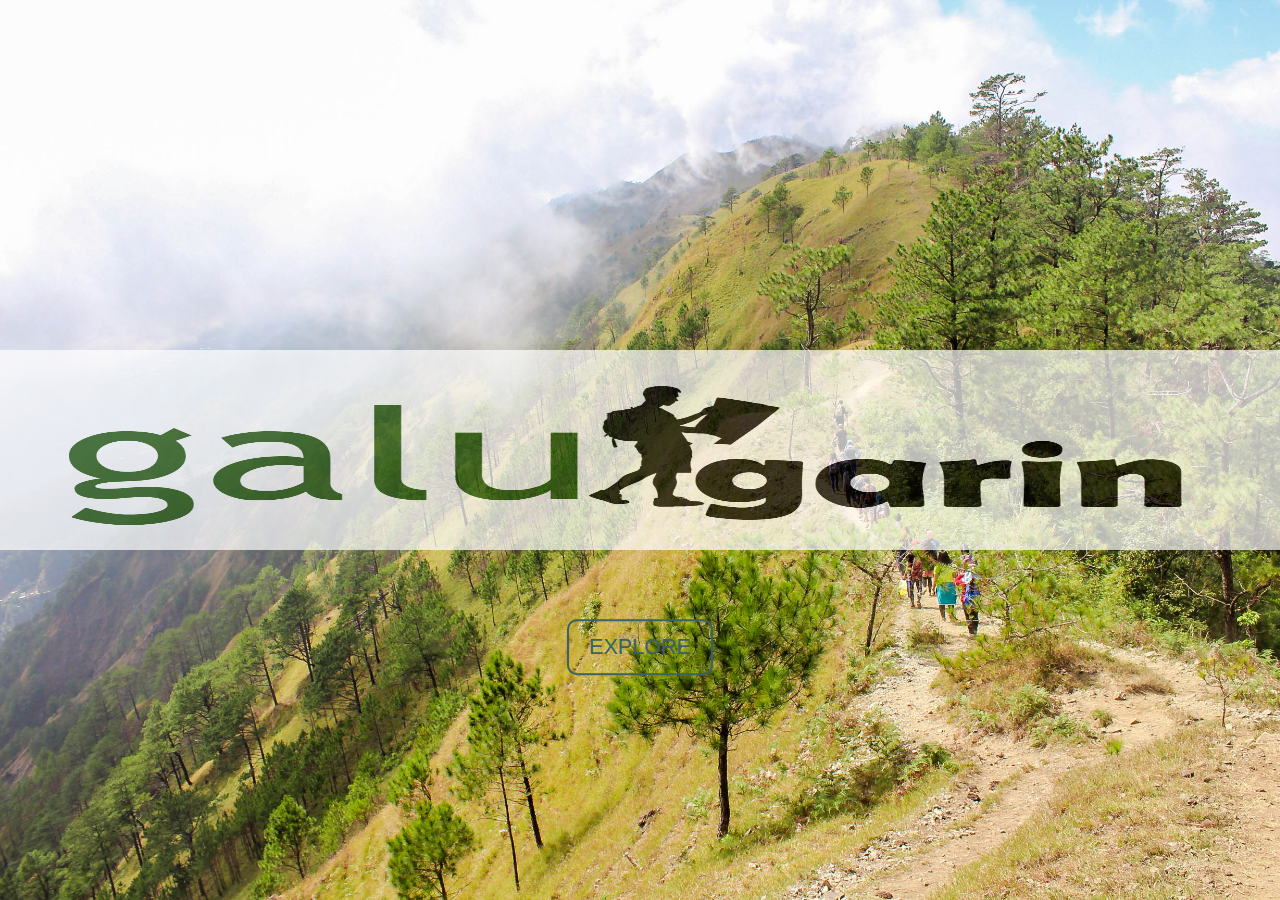
==== index.html @ 5a546b07 "upload capstone1 landing and home page" ====
<!DOCTYPE html>
<html>
<head>
	<head>
	<meta charset="utf-8">
	<meta name="viewport" content="width=device-width, initial-scale=1.0, maximum-scale=1.0">
	<meta http-equiv="X-UA-Compatible" content="IE-Edge">
	<title>Capstone1</title>
	<link rel="stylesheet" type="text/css" href="assets/css/bootstrap.min.css">
	
	<script type="text/javascript" src="assets/js/jquery-3.3.1.min.js"></script>
	<script type="text/javascript" src="assets/js/bootstrap.min.js"></script>
	<script src="https://cdnjs.cloudflare.com/ajax/libs/popper.js/1.12.9/umd/popper.min.js" integrity="sha384-ApNbgh9B+Y1QKtv3Rn7W3mgPxhU9K/ScQsAP7hUibX39j7fakFPskvXusvfa0b4Q" crossorigin="anonymous"></script>	

	<link rel="stylesheet" type="text/css" href="assets/css/animate.css">
	<link rel="stylesheet" type="text/css" href="assets/css/style.css">
	<link rel="shortcut icon" type="image/png" href="assets/images/ico.png">
	
	<link rel="stylesheet" href="https://use.fontawesome.com/releases/v5.5.0/css/all.css" integrity="sha384-B4dIYHKNBt8Bc12p+WXckhzcICo0wtJAoU8YZTY5qE0Id1GSseTk6S+L3BlXeVIU" crossorigin="anonymous">

	<link href="https://fonts.googleapis.com/css?family=Anton" rel="stylesheet">
</head>
<body>
	<!-- <div class="container-fluid"> -->
	<section class="landing">
		<div class="intro-landing">
			<img id="img-ctrl" class="img-responsive" src="assets/images/website-logo.png">
			<!-- <div class="content">
				<section class ="os-animation" data-os-animation="bounceInUp" data-os-animation-delay ="0s">
				</section>
				</div> -->
					<div class="content">
				<section class ="os-animation">
					<a class="btn" href="home.html">Explore</>
				</a>
				</section>
				</div>
			</div>
		</div>

	</section>		
	
	<!-- </div> -->

</body>
</html>
---- assets/css/style.css ----
html,body{
	margin: 0;
	padding: 0;
	height: 100%;
	width: 100%;
}
/*intro*/
.landing{
	height: 100%;
	width: 100%;
	background-image: url("../images/nature6.jpg");
	background-size: cover;
	margin:auto;
	display: table;
	background-size: cover;
	top:0;
	margin:auto;
}
/*inner*/
.intro-landing{
	display: table-cell;
	vertical-align:middle;
	width: 100%;
	max-width: none;
	position: relative;
}
.content{
max-width: 500px;
margin:0 auto;
text-align: center;
top:50%;
left: 50%;
position: absolute;
transform:translate(-50%,300%); 
}
.btn{
	color:#3A6168;
	font-family: sans-serif;
	font-size: 135%;
	font-weight: 400;
	text-transform: uppercase;
	text-decoration: none;
	border:2px solid #3A6168;
	padding: 10px 20px;
	border-radius: 10px;	

}
.btn:hover{
	color:#CBDFD6;
	border: solid #CBDFD6; 
}

#img-ctrl{
	height: 200px;
	width: 100%;
	opacity: .7;
}
i{
	font-size: 45px;
	color:black;
}
.os-animation{
	animation: bounceInUp 2s;

}

#nav{
	color: white;
}
a{
	color: white;
}
#img-ctrl-carousel{
	/*float:left;*/
	height: 400px;
	/*width: 100px;*/
}

#carousel-container{
	/*height: 500px;*/
	width: 100%;
	border:2px solid white;
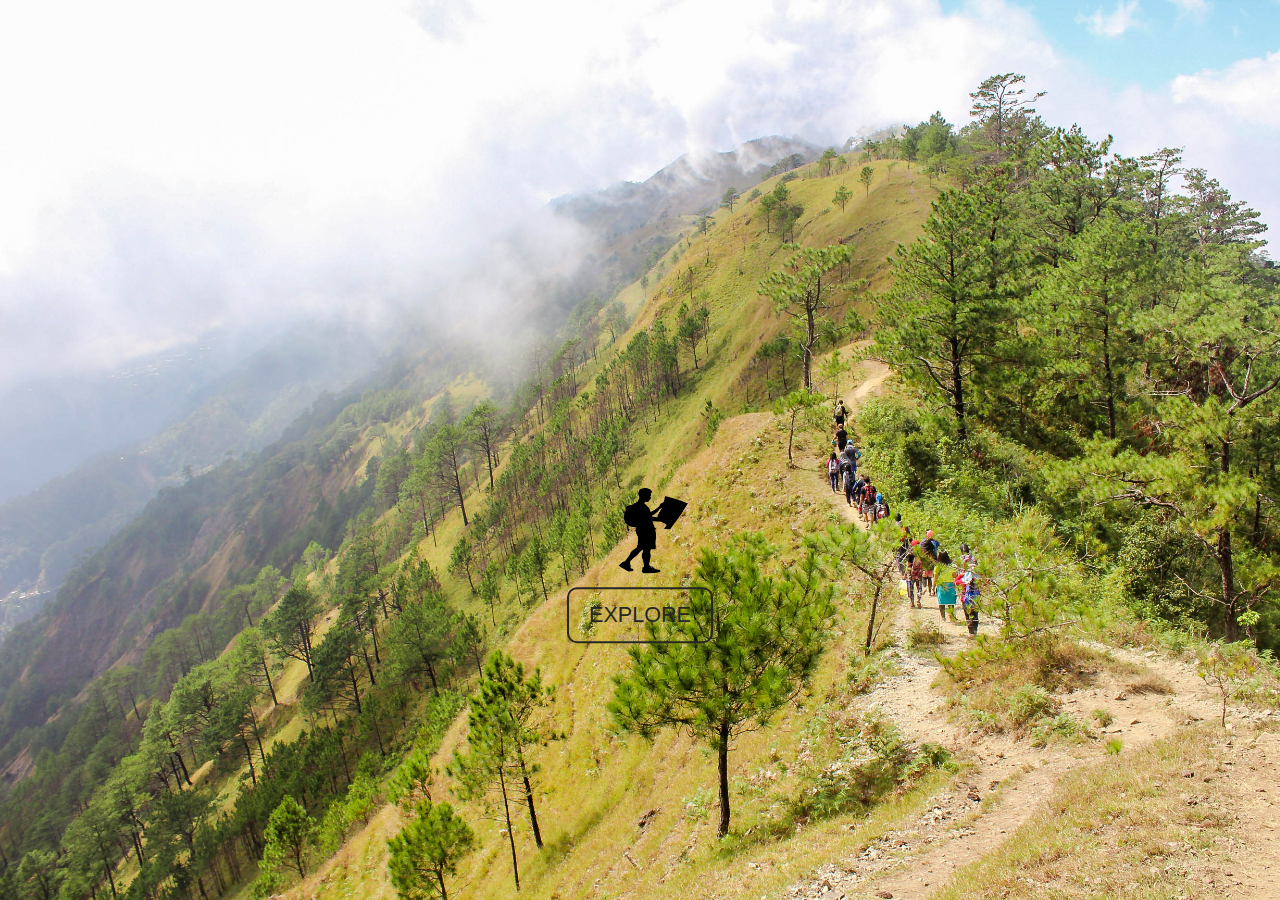
==== commit 177871c1: "upload capstone1 landing and home page" ====
--- a/index.html
+++ b/index.html
@@ -18,29 +18,30 @@
 	
 	<link rel="stylesheet" href="https://use.fontawesome.com/releases/v5.5.0/css/all.css" integrity="sha384-B4dIYHKNBt8Bc12p+WXckhzcICo0wtJAoU8YZTY5qE0Id1GSseTk6S+L3BlXeVIU" crossorigin="anonymous">
 
-	<link href="https://fonts.googleapis.com/css?family=Anton" rel="stylesheet">
+	<link href="https://fonts.googleapis.com/css?family=Unlock" rel="stylesheet">
 </head>
 <body>
 	<!-- <div class="container-fluid"> -->
+	<!-- <div class="mask rgba-black-strong"> -->
 	<section class="landing">
 		<div class="intro-landing">
-			<img id="img-ctrl" class="img-responsive" src="assets/images/website-logo.png">
-			<!-- <div class="content">
-				<section class ="os-animation" data-os-animation="bounceInUp" data-os-animation-delay ="0s">
-				</section>
-				</div> -->
-					<div class="content">
-				<section class ="os-animation">
-					<a class="btn" href="home.html">Explore</>
+				
+
+			<!-- <img id="img-ctrl" class="img-responsive" src="assets/images/website-logo.png"> webdesign-->
+			<div class="content">	
+		 
+		<section class ="os-animation">
+			<img id="img-ctrl" src="assets/images/logo.png">
+			<a class="btn" href="home.html">Explore</>
 				</a>
 				</section>
-				</div>
+				
 			</div>
 		</div>
 
 	</section>		
 	
 	<!-- </div> -->
-
+<!-- </div> -->
 </body>
 </html>--- a/assets/css/style.css
+++ b/assets/css/style.css
@@ -5,17 +5,76 @@
 	width: 100%;
 }
 /*intro*/
+/*.banner{
+	background-image: url("../images/landingbanner-blank.png");
+	width: 100%;
+	height: 200px;
+	background-size: cover; 
+	background-color: rgba(255, 255, 255,.4);
+	opacity: .8;
+}*/
+#h2-banner{
+	text-align: center;
+	/*vertical-align: text-bottom;*/
+	font-family: Anton, sans-serif;
+	position: absolute;
+  	top: 50%;
+  	left: 40%;
+}
+
 .landing{
 	height: 100%;
 	width: 100%;
 	background-image: url("../images/nature6.jpg");
+	
 	background-size: cover;
-	margin:auto;
+	/*background-image: linear-gradient(rgba(0,0,0,1),rgba(0,0,0,0));*/
 	display: table;
-	background-size: cover;
 	top:0;
 	margin:auto;
+	/*position: relative;*/
 }
+.clip-path{
+	padding-left: 30px;
+	margin:0 auto;
+	height: 100%;
+	width: 50%;
+	background-color: #fff;
+	clip-path: polygon(75% 0%, 100% 50%, 75% 100%, 0% 100%, 25% 50%, 0% 0%);
+	opacity: .5;
+	position: absolute;
+  	bottom: 0px;
+  	left: 60%;
+	}
+	.clip-path2{
+	padding-left: 30px;
+	margin:0 auto;
+	height: 100%;
+	width: 70%;
+	background-color: #fff;
+	clip-path: polygon(25% 0%, 100% 0%, 75% 100%, 0% 100%);
+	opacity: .5;
+	position: absolute;
+  	bottom: 0px;
+  	left: 30%;
+	}
+	.clip-path3{
+	padding-left: 30px;
+	margin:0 auto;
+	height: 100%;
+	width: 50%;
+	background-color: #fff;
+	clip-path: polygon(25% 0%, 100% 0%, 75% 100%, 0% 100%);
+	opacity: .5;
+	position: absolute;
+  	bottom: 0px;
+  	left: 50%;
+	}
+	
+	
+	
+	
+	
 /*inner*/
 .intro-landing{
 	display: table-cell;
@@ -31,16 +90,16 @@
 top:50%;
 left: 50%;
 position: absolute;
-transform:translate(-50%,300%); 
+transform:translate(-50%,20%); 
 }
 .btn{
-	color:#3A6168;
+	color:#262626;
 	font-family: sans-serif;
 	font-size: 135%;
 	font-weight: 400;
 	text-transform: uppercase;
 	text-decoration: none;
-	border:2px solid #3A6168;
+	border:2px solid #262626;
 	padding: 10px 20px;
 	border-radius: 10px;	
 
@@ -51,16 +110,18 @@
 }
 
 #img-ctrl{
-	height: 200px;
-	width: 100%;
-	opacity: .7;
+	height: 100px;
+	width: 100px;
+	display: block;
+	margin: 0px 0px 5px 35px;
+
 }
 i{
 	font-size: 45px;
 	color:black;
 }
 .os-animation{
-	animation: bounceInUp 2s;
+	animation: slideInUp 3s;
 
 }
 
@@ -80,3 +141,54 @@
 	/*height: 500px;*/
 	width: 100%;
 	border:2px solid white;
+	padding-bottom: 50px;
+}
+
+#img-ctrl-brand{
+	height: 70px;
+	width: 250px;
+	display: inline-block;
+
+}
+
+/*#carousel-item{
+	position: relative;
+	margin:0;
+	padding: 0;
+}*/
+.text-attraction{
+	width: 100%;
+	float: left;
+	justify-content: center;
+	text-align: center;
+}
+
+.clear:after{
+	content:"";
+	clear:both;
+	display: block;
+}
+.container-latest-attraction{
+	height: 100%;
+	width: 100%;
+	float: left;
+	justify-content: center;
+	padding-left: 60px;
+	
+}
+.container-n-attraction{
+	width: 30%;
+	min-height: 300px;
+	/*box-sizing: border-box;*/
+	float: left;
+	margin-left: 25px;
+	text-align: justify;
+	margin: 0px 10px 0px 10px;
+}
+
+.img-attraction{
+	margin:0 auto;
+
+	height: 100%;
+	width: 100%;
+}
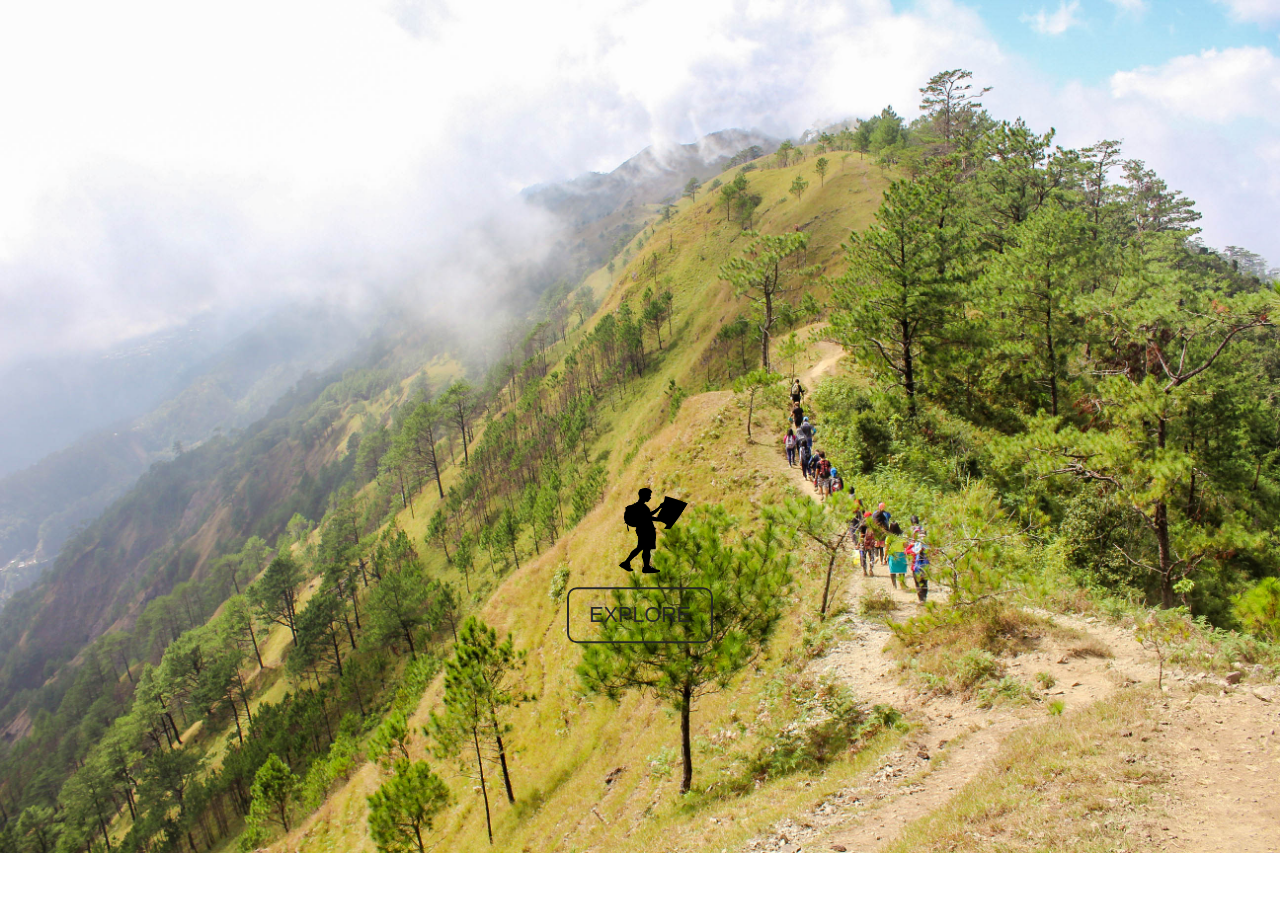
==== commit 95dc2844: "update landing page" ====
--- a/index.html
+++ b/index.html
@@ -2,46 +2,45 @@
 <html>
 <head>
 	<head>
-	<meta charset="utf-8">
-	<meta name="viewport" content="width=device-width, initial-scale=1.0, maximum-scale=1.0">
-	<meta http-equiv="X-UA-Compatible" content="IE-Edge">
-	<title>Capstone1</title>
-	<link rel="stylesheet" type="text/css" href="assets/css/bootstrap.min.css">
-	
-	<script type="text/javascript" src="assets/js/jquery-3.3.1.min.js"></script>
-	<script type="text/javascript" src="assets/js/bootstrap.min.js"></script>
-	<script src="https://cdnjs.cloudflare.com/ajax/libs/popper.js/1.12.9/umd/popper.min.js" integrity="sha384-ApNbgh9B+Y1QKtv3Rn7W3mgPxhU9K/ScQsAP7hUibX39j7fakFPskvXusvfa0b4Q" crossorigin="anonymous"></script>	
+		<meta charset="utf-8">
+		<meta name="viewport" content="width=device-width, initial-scale=1.0, maximum-scale=1.0">
+		<meta http-equiv="X-UA-Compatible" content="IE-Edge">
+		<title>Capstone1</title>
+		<link rel="stylesheet" type="text/css" href="assets/css/bootstrap.min.css">
 
-	<link rel="stylesheet" type="text/css" href="assets/css/animate.css">
-	<link rel="stylesheet" type="text/css" href="assets/css/style.css">
-	<link rel="shortcut icon" type="image/png" href="assets/images/ico.png">
-	
-	<link rel="stylesheet" href="https://use.fontawesome.com/releases/v5.5.0/css/all.css" integrity="sha384-B4dIYHKNBt8Bc12p+WXckhzcICo0wtJAoU8YZTY5qE0Id1GSseTk6S+L3BlXeVIU" crossorigin="anonymous">
+		<script type="text/javascript" src="assets/js/jquery-3.3.1.min.js"></script>
+		<script type="text/javascript" src="assets/js/bootstrap.min.js"></script>
+		<script src="https://cdnjs.cloudflare.com/ajax/libs/popper.js/1.12.9/umd/popper.min.js" integrity="sha384-ApNbgh9B+Y1QKtv3Rn7W3mgPxhU9K/ScQsAP7hUibX39j7fakFPskvXusvfa0b4Q" crossorigin="anonymous"></script>	
 
-	<link href="https://fonts.googleapis.com/css?family=Unlock" rel="stylesheet">
-</head>
-<body>
-	<!-- <div class="container-fluid"> -->
-	<!-- <div class="mask rgba-black-strong"> -->
-	<section class="landing">
-		<div class="intro-landing">
-				
+		<link rel="stylesheet" type="text/css" href="assets/css/animate.css">
+		<link rel="stylesheet" type="text/css" href="assets/css/style.css">
+		<link rel="shortcut icon" type="image/png" href="assets/images/ico.png">
 
-			<!-- <img id="img-ctrl" class="img-responsive" src="assets/images/website-logo.png"> webdesign-->
+		<link rel="stylesheet" href="https://use.fontawesome.com/releases/v5.5.0/css/all.css" integrity="sha384-B4dIYHKNBt8Bc12p+WXckhzcICo0wtJAoU8YZTY5qE0Id1GSseTk6S+L3BlXeVIU" crossorigin="anonymous">
+
+		<link href="https://fonts.googleapis.com/css?family=Unlock" rel="stylesheet">
+	</head>
+	<body>
+		<div class="row">
+		<div class="container-fluid">
+			<div id="slider">
+				<figure>
+					<img src="assets/images/nature6.jpg">
+					<img src="assets/images/nature4.jpg">
+					<img src="assets/images/nature5.jpg">
+				</figure>
+			</div>
+
 			<div class="content">	
-		 
-		<section class ="os-animation">
-			<img id="img-ctrl" src="assets/images/logo.png">
-			<a class="btn" href="home.html">Explore</>
-				</a>
-				</section>
-				
-			</div>
+			<section class ="os-animation">
+					<img id="img-ctrl" src="assets/images/logo.png">
+					<a class="btn" href="home.html">Explore</>
+					</a>
+				</div>
+			</section>		
 		</div>
-
-	</section>		
-	
-	<!-- </div> -->
-<!-- </div> -->
-</body>
-</html>+		</div>
+		<!-- </div> -->
+		<!-- </div> -->
+	</body>
+	</html>--- a/assets/css/style.css
+++ b/assets/css/style.css
@@ -192,3 +192,70 @@
 	height: 100%;
 	width: 100%;
 }
+footer{
+	width: 100%;
+	height: 100px;
+	background-color: green;
+	float: left;
+
+}
+.container-left
+{
+	width: 60%;
+	
+	height: 100px;
+	float: left;
+}
+
+#footer-name{
+	padding-top:40px;
+	text-align: center;
+}
+
+.container-right
+{
+	width: 40%;
+	height: 100px;
+	float: left;
+}
+#footer-icon{
+	padding-top:30px;
+	text-align: center;
+	display: inline-block;
+	padding-left: 20px;
+	font-size: 40px: 
+}
+/*@keyframes slidy {
+0% { left: 0%; }
+20% { left: 0%; }
+25% { left: -100%; }
+45% { left: -100%; }
+50% { left: -200%; }
+70% { left: -200%; }
+75% { left: -300%; }
+95% { left: -300%; }
+100% { left: -400%; }
+}
+*/
+
+@keyframes slidy {
+0% { left: 0%; }
+30% { left: 0%; }
+35% { left: -100%; }
+60% { left: -100%; }
+65% { left: -200%; }
+100% { left: -200%; }
+}
+
+body { margin: 0; } 
+div#slider { overflow: hidden; }
+div#slider figure img { width: 20%; float: left; }
+div#slider figure { 
+  position: relative;
+  width: 500%;
+  margin: 0;
+  left: 0;
+  text-align: left;
+  font-size: 0;
+  animation: 30s slidy infinite; 
+}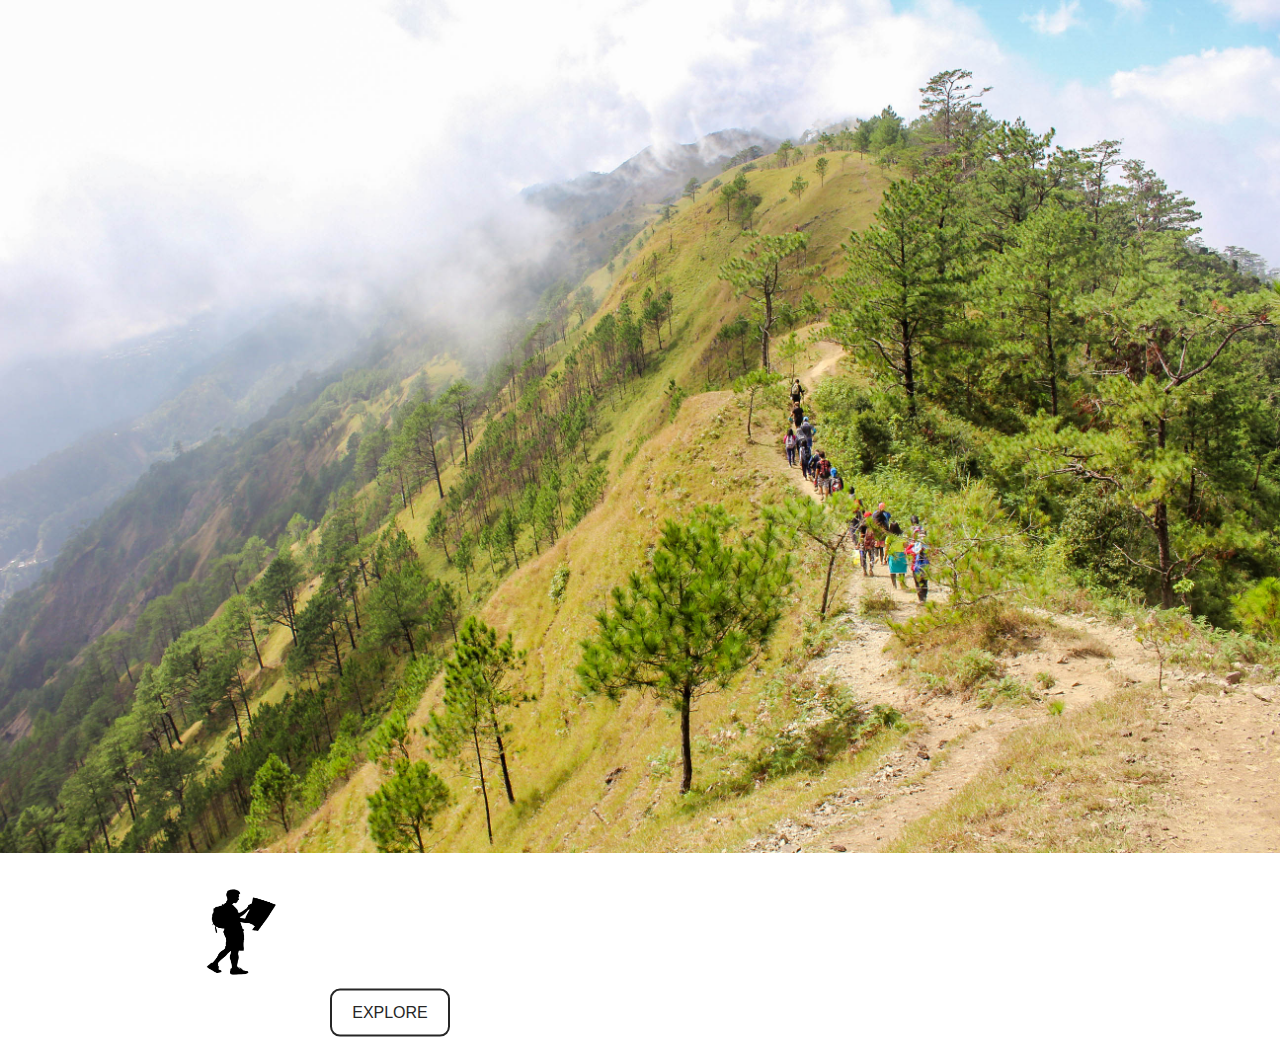
==== commit e0549c9f: "upload updated capstone1 finish structure" ====
--- a/index.html
+++ b/index.html
@@ -31,15 +31,15 @@
 				</figure>
 			</div>
 
-			<div class="content">	
+			<div class="container">	
 			<section class ="os-animation">
-					<img id="img-ctrl" src="assets/images/logo.png">
+					<img class="img-responsive" id="img-ctrl" src="assets/images/logo.png">
 					<a class="btn" href="home.html">Explore</>
 					</a>
 				</div>
 			</section>		
-		</div>
-		</div>
+	</div>
+	</div>
 		<!-- </div> -->
 		<!-- </div> -->
 	</body>
--- a/assets/css/style.css
+++ b/assets/css/style.css
@@ -26,7 +26,6 @@
 	height: 100%;
 	width: 100%;
 	background-image: url("../images/nature6.jpg");
-	
 	background-size: cover;
 	/*background-image: linear-gradient(rgba(0,0,0,1),rgba(0,0,0,0));*/
 	display: table;
@@ -83,13 +82,13 @@
 	max-width: none;
 	position: relative;
 }
-.content{
+.container{
 max-width: 500px;
 margin:0 auto;
 text-align: center;
 top:50%;
 left: 50%;
-position: absolute;
+/*position: absolute;*/
 transform:translate(-50%,20%); 
 }
 .btn{
@@ -124,6 +123,11 @@
 	animation: slideInUp 3s;
 
 }
+.travel-banner{
+	animation: zoomInDown 2s;
+
+}
+
 
 #nav{
 	color: white;
@@ -258,4 +262,312 @@
   text-align: left;
   font-size: 0;
   animation: 30s slidy infinite; 
-}+}
+
+
+.section-1{
+	/*height: 200px;*/
+	width:100%;
+	background-image: url("../images/sunrise1.jpg");	
+	background-size:cover;
+	background-attachment: fixed;
+	opacity: .9;
+}
+.heading-contactus {
+	
+	color: #cccccc;
+	text-align: center;
+	margin-top: 20%;
+	font-family: Roboto;
+	text-shadow: 2px 1px #b3b3b3;
+}
+.section-1 .subheading-contactus{
+	
+	color: #cccccc;
+	text-align: center;
+	font-family: Roboto;
+	text-shadow: 2px 1px #b3b3b3;
+}
+
+.section2{
+	margin-top: 2rem;
+	width: 100%;
+	background-size: cover;
+	background-image: url("../images/landingbanner-blank.png");
+	opacity: .9;
+	/*background-image: linear-gradient(360deg,#fff , #808080);*/
+	/*background-color:#808080;*/
+	
+}
+.box-icon .fa-hiking{
+	color: white;
+	font-size: 50px;
+	text-align: center;
+	left: 50%;
+	top: 50%;
+	transform: translate(-50%,-50%);
+	position: absolute;
+}
+.box-icon .fa-user-friends{
+	color: white;
+	font-size: 50px;
+	text-align: center;
+	left: 50%;
+	top: 50%;
+	transform: translate(-50%,-50%);
+	position: absolute;
+}
+
+.section2 hr{
+	size:3em;
+
+}
+.section2 h2{
+	text-align: center;
+	font-family: Roboto;
+}
+.section3{
+	width: 100%;
+	margin-left: auto;
+	margin-right: auto;
+	padding-left: 7rem;
+	padding-right: 4rem;
+	margin-bottom: 2rem;
+}
+.card-title{
+	text-align: center;
+}
+
+.box-icon{
+	
+	margin: 0 auto;
+	border-radius: 100%;
+	/*margin: 1rem;*/
+	text-align: center;
+	height: 100px;
+	width: 100px;
+	background-color:#0066ff;
+	text-align: center;
+	position: relative;
+}
+.box-icon .fa-envelope-open{
+	text-align: center;
+	left: 50%;
+	top: 50%;
+	transform: translate(-50%,-50%);
+	position: absolute;
+}
+
+.fa-envelope-open{
+	color:white;
+	
+}
+.card{
+	background-color: transparent;
+	display: inline-block;
+	margin: 2% 1% 4% 1%;
+	border:0;
+}
+
+.contact-form{
+	margin: 1rem;
+	text-align:center;
+	/*border:2px solid white;*/
+	padding: 2%;
+	border-radius: 8px;
+	background-color: rgba(0, 0, 0,.7);
+}
+.container-form{
+	margin-top:4rem; 
+	background-image: url("../images/nature6.jpg");
+	background-size: cover;
+
+}
+.btn{
+	font-size: 1rem;
+}
+.txtb{
+	/*border:1px solid white;*/
+	/*border-radius: 8px;*/
+}
+.txtb label{
+	color:white;
+	display: block;
+	text-align: center;
+}
+.txtb input, .txtb textarea{
+	width: 100%;
+	border:none;
+	border-radius: 5px;
+	/*background:none;*/
+}
+
+#carousel-containerevents{
+	width: 100%;
+
+	
+}
+#img-ctrl-events{
+	width: 100%;
+	height: 500px;
+	background-size: cover;
+}
+.EventContainer h1{
+	text-align: center;
+	padding:1.5rem; 
+}
+.card-title{
+	display: inline;
+}
+
+
+/*start of modals*/
+.mystyle {
+    width: 100%;
+    padding: 25px;
+    background-color: coral;
+    color: white;
+    font-size: 25px;
+    box-sizing: border-box;
+}
+/* Style the Image Used to Trigger the Modal */
+#myImg {
+  border-radius: 5px;
+  cursor: pointer;
+  transition: 0.3s;
+}
+
+#myImg:hover {opacity: 0.7;}
+
+/* The Modal (background) */
+
+.modal1 {
+  display: none;		  /*Hidden by default */
+  position: fixed; 		 /*Stay in place*/ 
+  z-index: 1; 				/* Sit on top*/ 
+  padding-top: 100px; 		/* Location of the box */
+  left: 0;
+  top: 0;
+  width: 100%; 			/* Full width */
+  height: 100%; 		/* Full height */
+  overflow: auto; 			/* Enable scroll if needed */
+  background-color: rgb(0,0,0); 		/* Fallback color */
+  background-color: rgba(0,0,0,0.9); 		/* Black w/ opacity */
+}
+
+/* Modal Content (Image) */
+.modal-content {
+  margin: auto;
+  display: block;
+  width: 80%;
+  max-width: 700px;
+}
+
+/* Caption of Modal Image (Image Text) - Same Width as the Image */
+#caption {
+  margin: auto;
+  display: block;
+  width: 80%;
+  max-width: 700px;
+  text-align: center;
+  color: #ccc;
+  padding: 10px 0;
+  height: 150px;
+}
+
+/* Add Animation - Zoom in the Modal */
+.modal-content, #caption { 
+  animation-name: zoom;
+  animation-duration: 0.6s;
+}
+
+@keyframes zoom {
+  from {transform:scale(0)} 
+  to {transform:scale(1)}
+}
+
+/* The Close Button */
+.close1 {
+  position: absolute;
+  top: 15px;
+  right: 35px;
+  color: #f1f1f1;
+  font-size: 40px;
+  font-weight: bold;
+  transition: 0.3s;
+}
+
+.close1:hover,
+.close1:focus {
+  color: #bbb;
+  text-decoration: none;
+  cursor: pointer;
+}
+
+.modal-body{
+	text-align: justify;
+}
+table, th, td {
+  border: 1px solid black;
+  text-align:center;
+  font-size: .8rem;
+}
+.travelg{
+	height: 500px;
+	width:100%;
+	background-image: url("../images/travelgear.jpg");
+	background-size: cover;
+	background-repeat: no-repeat;
+	padding-bottom: 1rem;
+
+}
+.travel-banner{
+
+}
+
+.travelg-b-page{
+	width:100%;
+	background-image: url("../images/travelg2.jpg");
+	background-size: cover;
+	background-repeat: no-repeat;
+	
+}
+.navbar{
+	opacity: .8;
+}
+.container-t-tips{
+	background-color: rgba(0, 102, 0,.4);
+/*	margin-top: 8rem;*/
+}
+
+
+.container-tips{
+	background-color: rgba(0, 102, 0,.4);
+	
+}
+
+
+
+.col-lg-6 p{
+	text-align: center;
+	color: white;
+}
+.col-lg-6 h2{
+	text-align: center;
+	color: black;
+}
+
+.travel-ttips{
+	
+	background-color: rgba(0, 102, 0,.4);
+}
+.travel-banner {
+	
+	color: #cccccc;
+	text-align: center;
+	margin-top: 10%;
+	font-family: Roboto;
+	/*text-shadow: 2px 1px #b3b3b3;*/
+}
+
+
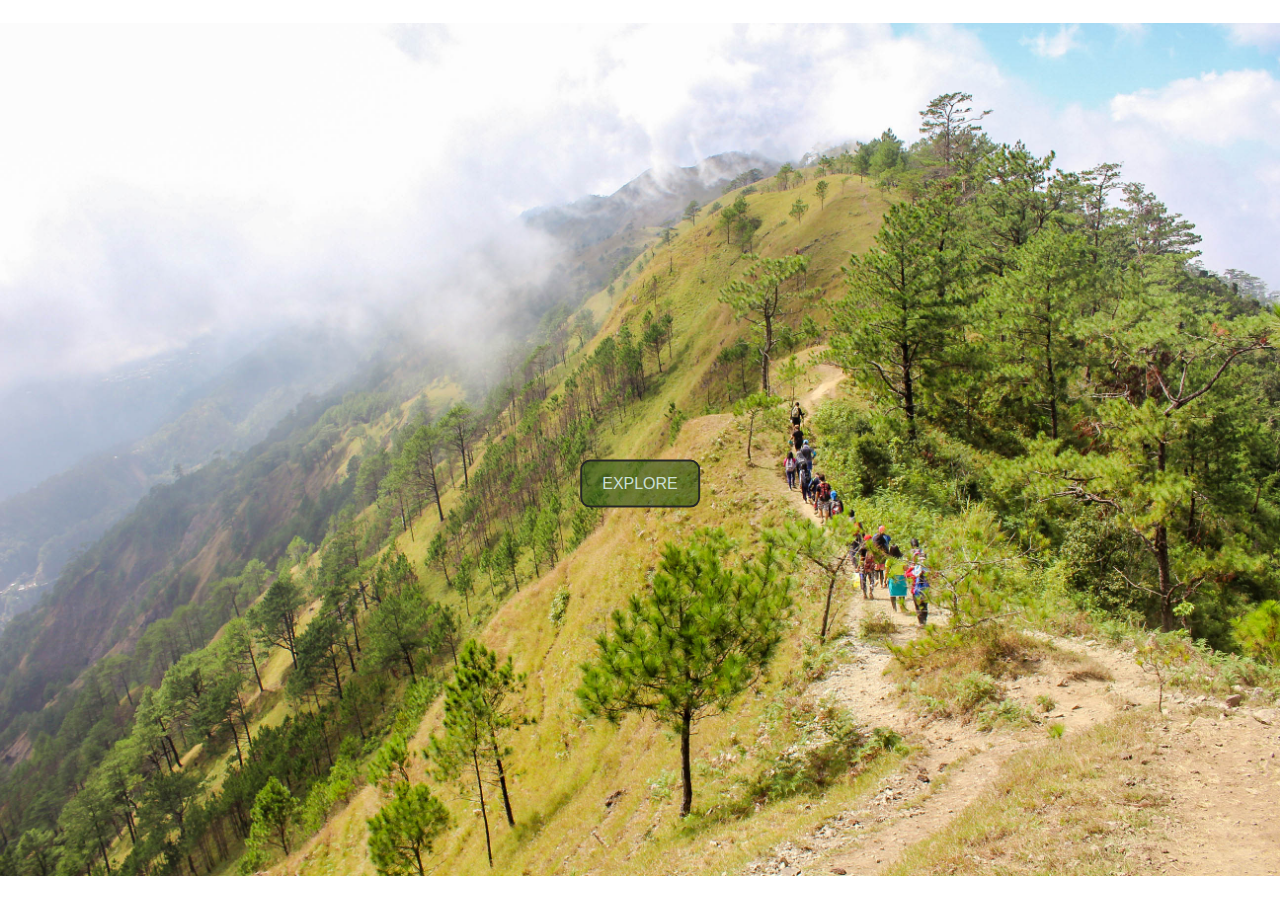
==== commit 35850f03: "design landing and reponsiveness" ====
--- a/index.html
+++ b/index.html
@@ -21,25 +21,28 @@
 		<link href="https://fonts.googleapis.com/css?family=Unlock" rel="stylesheet">
 	</head>
 	<body>
-		<div class="row">
-		<div class="container-fluid">
+		<!-- <div class="row">
+		<div class="col-lg-12"> -->
+		<section class="landing">	
+			<div class="intro-landing">
 			<div id="slider">
 				<figure>
-					<img src="assets/images/nature6.jpg">
-					<img src="assets/images/nature4.jpg">
-					<img src="assets/images/nature5.jpg">
+					<img class="img-fluid" src="assets/images/nature6.jpg">
+					<img class="img-fluid" src="assets/images/sunrise1.jpg">
+					<img class="img-fluid" src="assets/images/travelgear.jpg">
 				</figure>
-			</div>
-
-			<div class="container">	
+			
+		
+			<div class="content">	
 			<section class ="os-animation">
-					<img class="img-responsive" id="img-ctrl" src="assets/images/logo.png">
 					<a class="btn" href="home.html">Explore</>
 					</a>
-				</div>
-			</section>		
-	</div>
-	</div>
+			</section>	
+			
+			</div>	
+</div>
+</div>
+	</section>
 		<!-- </div> -->
 		<!-- </div> -->
 	</body>
--- a/assets/css/style.css
+++ b/assets/css/style.css
@@ -1,18 +1,14 @@
-html,body{
+*{
 	margin: 0;
 	padding: 0;
+	box-sizing: border-box;
+}
+html,body{
+	
 	height: 100%;
 	width: 100%;
 }
-/*intro*/
-/*.banner{
-	background-image: url("../images/landingbanner-blank.png");
-	width: 100%;
-	height: 200px;
-	background-size: cover; 
-	background-color: rgba(255, 255, 255,.4);
-	opacity: .8;
-}*/
+
 #h2-banner{
 	text-align: center;
 	/*vertical-align: text-bottom;*/
@@ -21,18 +17,29 @@
   	top: 50%;
   	left: 40%;
 }
+#events-banner-container{
+	background-color: #80d4ff;
+	width: 100%;
+}
 
 .landing{
 	height: 100%;
 	width: 100%;
-	background-image: url("../images/nature6.jpg");
-	background-size: cover;
-	/*background-image: linear-gradient(rgba(0,0,0,1),rgba(0,0,0,0));*/
 	display: table;
 	top:0;
 	margin:auto;
 	/*position: relative;*/
 }
+.content{
+max-width: 500px;
+margin:0 auto;
+text-align: center;
+top:50%;
+left: 50%;
+position: absolute;
+transform:translate(-50%,20%); 
+}
+
 .clip-path{
 	padding-left: 30px;
 	margin:0 auto;
@@ -71,7 +78,10 @@
 	}
 	
 	
-	
+	.navbar{
+		background-color:#00334d;
+		opacity: .9;
+	}
 	
 	
 /*inner*/
@@ -92,7 +102,7 @@
 transform:translate(-50%,20%); 
 }
 .btn{
-	color:#262626;
+	background-color:rgba(40, 82, 20,.6);
 	font-family: sans-serif;
 	font-size: 135%;
 	font-weight: 400;
@@ -104,8 +114,25 @@
 
 }
 .btn:hover{
-	color:#CBDFD6;
+	color:white;
 	border: solid #CBDFD6; 
+}
+
+#btn-gallery{
+ 	background-color:#669900;
+ 	/*background-image: linear-gradient(to right, rgba(153, 153, 102,.5), rgba(61, 61, 41,.5));*/
+	padding: 2px 2px;
+	font-size: .8rem;
+	
+	text-align: center;
+	/*border:2px solid #0059b3;*/
+}
+
+#card-body-gal{
+	text-align: left;	
+}
+#p-gal{
+	margin-bottom: 0;
 }
 
 #img-ctrl{
@@ -115,37 +142,47 @@
 	margin: 0px 0px 5px 35px;
 
 }
+
 i{
 	font-size: 45px;
 	color:black;
 }
 .os-animation{
-	animation: slideInUp 3s;
-
-}
-.travel-banner{
-	animation: zoomInDown 2s;
-
-}
-
+	animation: flip 3s;
+
+}
+/*.travel-banner{
+	animation: zoomInDown 2s infinite;
+
+}*/
+.row p{
+	text-align: center;	
+}
 
 #nav{
 	color: white;
 }
-a{
-	color: white;
+.os-animation a{
+	color: #CBDFD6;
 }
 #img-ctrl-carousel{
 	/*float:left;*/
-	height: 400px;
+	height: 500px;
 	/*width: 100px;*/
 }
 
 #carousel-container{
-	/*height: 500px;*/
+	/*height: 600px;*/
 	width: 100%;
 	border:2px solid white;
 	padding-bottom: 50px;
+}
+#home-card-title{
+	font-family: PlayDispair,sans-serif;
+}
+#home-latest{
+	font-family: PlayDispair,sans-serif;
+	text-align:center;
 }
 
 #img-ctrl-brand{
@@ -172,34 +209,13 @@
 	clear:both;
 	display: block;
 }
-.container-latest-attraction{
-	height: 100%;
-	width: 100%;
-	float: left;
-	justify-content: center;
-	padding-left: 60px;
-	
-}
-.container-n-attraction{
-	width: 30%;
-	min-height: 300px;
-	/*box-sizing: border-box;*/
-	float: left;
-	margin-left: 25px;
-	text-align: justify;
-	margin: 0px 10px 0px 10px;
-}
-
-.img-attraction{
-	margin:0 auto;
-
-	height: 100%;
-	width: 100%;
-}
+
+
+
 footer{
 	width: 100%;
 	height: 100px;
-	background-color: green;
+	background-color: #00334d;
 	float: left;
 
 }
@@ -265,8 +281,9 @@
 }
 
 
+
 .section-1{
-	/*height: 200px;*/
+	height: 500px;
 	width:100%;
 	background-image: url("../images/sunrise1.jpg");	
 	background-size:cover;
@@ -275,26 +292,29 @@
 }
 .heading-contactus {
 	
-	color: #cccccc;
+	/*background:linear-gradient(to bottom,rgba(255,255,255,.1),rgba(0,0,0,.1));*/
+	color:linear-gradient(to bottom,rgba(255,255,255,0),rgba(0,0,0,.1));
 	text-align: center;
 	margin-top: 20%;
-	font-family: Roboto;
-	text-shadow: 2px 1px #b3b3b3;
+	margin-bottom: 0;
+	font-family: Playfair,sans-serif;
+	text-shadow: 2px 1px #c2c2a3
+;
 }
 .section-1 .subheading-contactus{
 	
-	color: #cccccc;
-	text-align: center;
-	font-family: Roboto;
-	text-shadow: 2px 1px #b3b3b3;
+	margin-top: 0;
+	text-align: center;
+	font-family: Playfair,sans-serif;
+	text-shadow: 2px 1px #c2c2a3;
 }
 
 .section2{
-	margin-top: 2rem;
+	margin-top: 5rem;
 	width: 100%;
 	background-size: cover;
 	background-image: url("../images/landingbanner-blank.png");
-	opacity: .9;
+	/*opacity: .9;*/
 	/*background-image: linear-gradient(360deg,#fff , #808080);*/
 	/*background-color:#808080;*/
 	
@@ -318,14 +338,12 @@
 	position: absolute;
 }
 
-.section2 hr{
-	size:3em;
-
-}
-.section2 h2{
-	text-align: center;
-	font-family: Roboto;
-}
+
+#hjoin{
+	text-align: center;
+	font-family:Playfair,sans-serif;
+}
+
 .section3{
 	width: 100%;
 	margin-left: auto;
@@ -334,8 +352,23 @@
 	padding-right: 4rem;
 	margin-bottom: 2rem;
 }
-.card-title{
-	text-align: center;
+
+
+#card-text-contact{
+	font-size: 1.2rem;
+	/*color:#00334d;*/
+	font-family:Roboto;
+}
+#card-title2{
+	font-size: 1.6rem;
+	font-weight: bold;
+	text-align: center;
+	font-family: Playfair,sans-serif;
+
+}
+.card-body{
+	padding: 1rem .25rem .25rem .25rem;
+	text-align:center;
 }
 
 .box-icon{
@@ -346,7 +379,7 @@
 	text-align: center;
 	height: 100px;
 	width: 100px;
-	background-color:#0066ff;
+	background-color:#00334d;
 	text-align: center;
 	position: relative;
 }
@@ -358,13 +391,14 @@
 	position: absolute;
 }
 
+
 .fa-envelope-open{
 	color:white;
 	
 }
 .card{
 	background-color: transparent;
-	display: inline-block;
+
 	margin: 2% 1% 4% 1%;
 	border:0;
 }
@@ -379,12 +413,34 @@
 }
 .container-form{
 	margin-top:4rem; 
-	background-image: url("../images/nature6.jpg");
+	background-image:url("../images/trees.jpg");
 	background-size: cover;
 
 }
+#hr-line{
+	margin-top:1rem;
+	height: 5px;
+	width: 100px;
+	background-color: white;
+}
+#hr-line2{
+	margin-top:1rem;
+	height: 5px;
+	width: 100px;
+	background-color: white;
+}
+.imap{
+	margin:1rem;
+}
+.imap iframe{
+	width: 100%;
+	margin: 0 auto;
+	height: 350px;
+}
+
 .btn{
 	font-size: 1rem;
+	background-color: ;
 }
 .txtb{
 	/*border:1px solid white;*/
@@ -415,6 +471,10 @@
 .EventContainer h1{
 	text-align: center;
 	padding:1.5rem; 
+}
+.EventContainer{
+	background-image: url();
+
 }
 .card-title{
 	display: inline;
@@ -436,9 +496,26 @@
   cursor: pointer;
   transition: 0.3s;
 }
-
+#myImgpico {
+  border-radius: 5px;
+  cursor: pointer;
+  transition: 0.3s;
+}
+#myImgtagapo {
+  border-radius: 5px;
+  cursor: pointer;
+  transition: 0.3s;
+}
+#myImgpulag {
+  border-radius: 5px;
+  cursor: pointer;
+  transition: 0.3s;
+}
+
+#myImgpico:hover {opacity: 0.7;}
 #myImg:hover {opacity: 0.7;}
-
+#myImgtagapo:hover {opacity: 0.7;}
+#myImgpulag:hover {opacity: 0.7;}
 /* The Modal (background) */
 
 .modal1 {
@@ -474,9 +551,51 @@
   padding: 10px 0;
   height: 150px;
 }
+#picocaption {
+  margin: auto;
+  display: block;
+  width: 80%;
+  max-width: 700px;
+  text-align: center;
+  color: #ccc;
+  padding: 10px 0;
+  height: 150px;
+}
+#tagapocaption {
+  margin: auto;
+  display: block;
+  width: 80%;
+  max-width: 700px;
+  text-align: center;
+  color: #ccc;
+  padding: 10px 0;
+  height: 150px;
+}
+#captionpulag {
+  margin: auto;
+  display: block;
+  width: 80%;
+  max-width: 700px;
+  text-align: center;
+  color: #ccc;
+  padding: 10px 0;
+  height: 150px;
+}
 
 /* Add Animation - Zoom in the Modal */
 .modal-content, #caption { 
+  animation-name: zoom;
+  animation-duration: 0.6s;
+}
+.modal-content, #picocaption { 
+  animation-name: zoom;
+  animation-duration: 0.6s;
+}
+.modal-content, #tagapocaption { 
+  animation-name: zoom;
+  animation-duration: 0.6s;
+}
+.modal-content, #captionpulag { 
   animation-name: zoom;
   animation-duration: 0.6s;
 }
@@ -496,9 +615,53 @@
   font-weight: bold;
   transition: 0.3s;
 }
-
+.close2 {
+  position: absolute;
+  top: 15px;
+  right: 35px;
+  color: #f1f1f1;
+  font-size: 40px;
+  font-weight: bold;
+  transition: 0.3s;
+}
+.close3 {
+  position: absolute;
+  top: 15px;
+  right: 35px;
+  color: #f1f1f1;
+  font-size: 40px;
+  font-weight: bold;
+  transition: 0.3s;
+}
+.close4 {
+  position: absolute;
+  top: 15px;
+  right: 35px;
+  color: #f1f1f1;
+  font-size: 40px;
+  font-weight: bold;
+  transition: 0.3s;
+}
 .close1:hover,
 .close1:focus {
+  color: #bbb;
+  text-decoration: none;
+  cursor: pointer;
+}
+.close2:hover,
+.close2:focus {
+  color: #bbb;
+  text-decoration: none;
+  cursor: pointer;
+}
+.close3:hover,
+.close3:focus {
+  color: #bbb;
+  text-decoration: none;
+  cursor: pointer;
+}
+.close4:hover,
+.close4:focus {
   color: #bbb;
   text-decoration: none;
   cursor: pointer;
@@ -532,9 +695,7 @@
 	background-repeat: no-repeat;
 	
 }
-.navbar{
-	opacity: .8;
-}
+	
 .container-t-tips{
 	background-color: rgba(0, 102, 0,.4);
 /*	margin-top: 8rem;*/
@@ -548,14 +709,6 @@
 
 
 
-.col-lg-6 p{
-	text-align: center;
-	color: white;
-}
-.col-lg-6 h2{
-	text-align: center;
-	color: black;
-}
 
 .travel-ttips{
 	
@@ -570,4 +723,18 @@
 	/*text-shadow: 2px 1px #b3b3b3;*/
 }
 
-
+#sendbtn{
+	color:white;
+}
+
+#events-banner{
+	font-family: PlayDispair,sans-serif;
+
+}
+
+#upevents{
+	margin-top: 3rem;
+	margin-bottom: 1rem;
+	font-family: PlayDispair,sans-serif;
+}
+
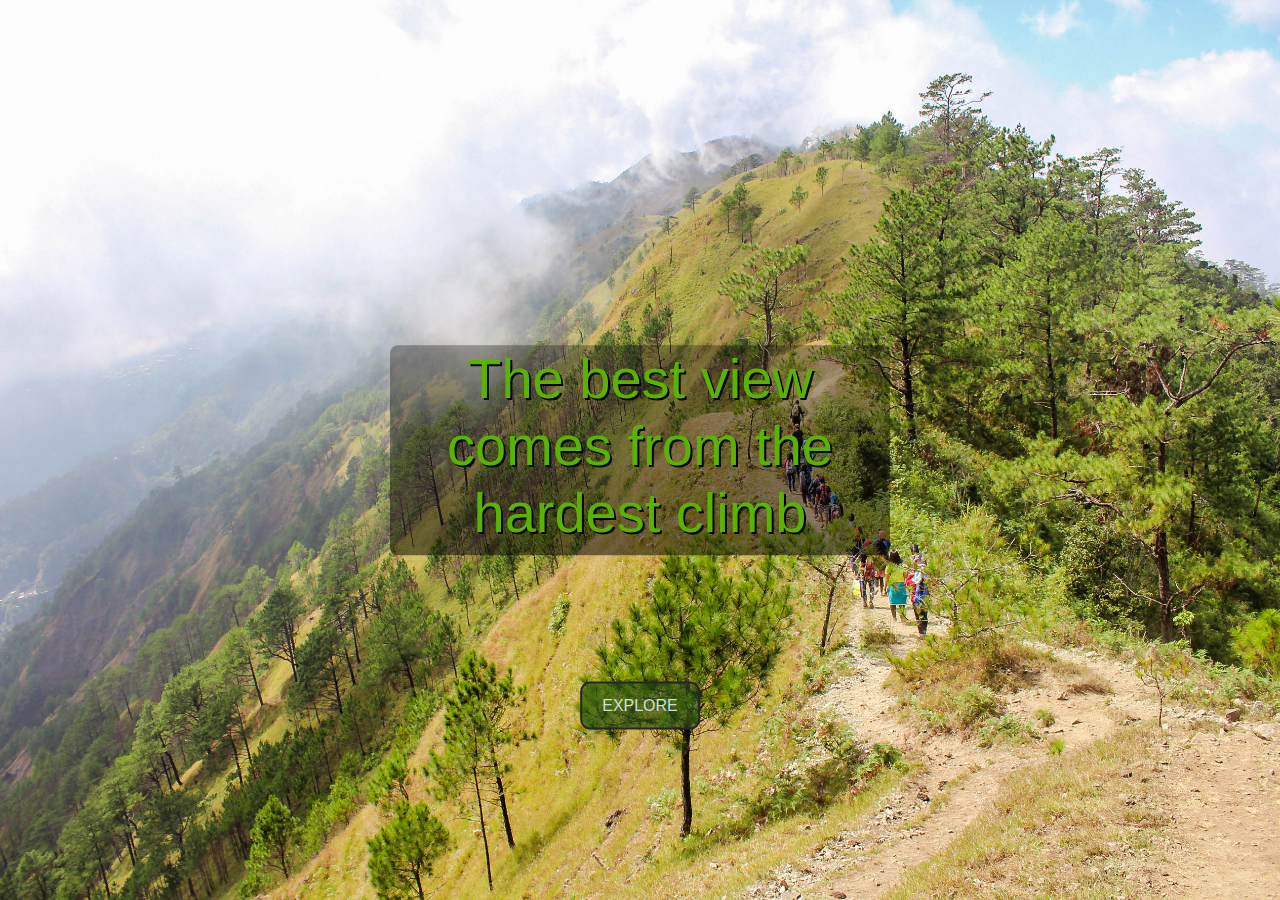
==== commit 28b8dbcd: "upload capstone1 final" ====
--- a/index.html
+++ b/index.html
@@ -17,8 +17,8 @@
 		<link rel="shortcut icon" type="image/png" href="assets/images/ico.png">
 
 		<link rel="stylesheet" href="https://use.fontawesome.com/releases/v5.5.0/css/all.css" integrity="sha384-B4dIYHKNBt8Bc12p+WXckhzcICo0wtJAoU8YZTY5qE0Id1GSseTk6S+L3BlXeVIU" crossorigin="anonymous">
+		<link href="https://fonts.googleapis.com/css?family=ZCOOL+XiaoWei" rel="stylesheet">
 
-		<link href="https://fonts.googleapis.com/css?family=Unlock" rel="stylesheet">
 	</head>
 	<body>
 		<!-- <div class="row">
@@ -32,14 +32,18 @@
 					<img class="img-fluid" src="assets/images/travelgear.jpg">
 				</figure>
 			
+			<div class="landing-banner">
+				<h1 id ="landing-banner-content" class="display-4">The best view comes from the hardest climb</h1>
+			</div>
+							
 		
 			<div class="content">	
 			<section class ="os-animation">
 					<a class="btn" href="home.html">Explore</>
 					</a>
 			</section>	
+			</div>
 			
-			</div>	
 </div>
 </div>
 	</section>
--- a/assets/css/style.css
+++ b/assets/css/style.css
@@ -4,7 +4,7 @@
 	box-sizing: border-box;
 }
 html,body{
-	
+	overflow-x: hidden;
 	height: 100%;
 	width: 100%;
 }
@@ -23,7 +23,6 @@
 }
 
 .landing{
-	height: 100%;
 	width: 100%;
 	display: table;
 	top:0;
@@ -34,11 +33,30 @@
 max-width: 500px;
 margin:0 auto;
 text-align: center;
-top:50%;
+top:80%;
 left: 50%;
 position: absolute;
-transform:translate(-50%,20%); 
-}
+transform:translate(-50%,-80%); 
+}
+
+.landing-banner{
+	border-radius: 8px;
+	background-image: linear-gradient(to bottom, rgba(0,0,0,.3), rgba(0,0,0,.5));
+	max-width: 500px;
+	margin:0 auto;
+	text-align: center;
+	top:50%;
+	left: 50%;
+	position: absolute;
+	transform:translate(-50%,-50%); 
+}
+#landing-banner-content{
+	text-shadow: 2px 2px black;
+	color: 	#59b300 ;/*#cccc00*/
+	font-family: ZCOOL+XiaoWei,sans-serif;
+
+}
+
 
 .clip-path{
 	padding-left: 30px;
@@ -80,9 +98,19 @@
 	
 	.navbar{
 		background-color:#00334d;
-		opacity: .9;
-	}
-	
+		opacity: 1;
+		padding:.2rem;
+			}
+	.nav-link{
+			font-family: Berlin Sans FB Demi,sans-serif;
+			font-size: 1.2rem;
+
+		}
+.active{
+	background-color:#66ff33;
+	border-radius: 5px;
+
+}
 	
 /*inner*/
 .intro-landing{
@@ -115,21 +143,32 @@
 }
 .btn:hover{
 	color:white;
-	border: solid #CBDFD6; 
-}
+	border: solid #CBDFD6;
+}
+
+#btn-pag{
+	font-size: 70%;
+	background-color:transparent;
+	border: 1px solid #999999;
+	padding: 5px 10px;
+}
+#btn-pag:hover{
+	color:black;
+	border: solid #CBDFD6;
+}
+
 
 #btn-gallery{
  	background-color:#669900;
  	/*background-image: linear-gradient(to right, rgba(153, 153, 102,.5), rgba(61, 61, 41,.5));*/
-	padding: 2px 2px;
-	font-size: .8rem;
-	
+	padding: 2px 5px;
+	font-size: 1rem;
 	text-align: center;
 	/*border:2px solid #0059b3;*/
 }
 
 #card-body-gal{
-	text-align: left;	
+	text-align: center;	
 }
 #p-gal{
 	margin-bottom: 0;
@@ -151,10 +190,7 @@
 	animation: flip 3s;
 
 }
-/*.travel-banner{
-	animation: zoomInDown 2s infinite;
-
-}*/
+
 .row p{
 	text-align: center;	
 }
@@ -169,6 +205,7 @@
 	/*float:left;*/
 	height: 500px;
 	/*width: 100px;*/
+	margin: 0 auto;
 }
 
 #carousel-container{
@@ -216,47 +253,32 @@
 	width: 100%;
 	height: 100px;
 	background-color: #00334d;
-	float: left;
-
-}
-.container-left
-{
-	width: 60%;
-	
-	height: 100px;
-	float: left;
-}
+	align-items: center;
+	display: flex;
+}
+
 
 #footer-name{
-	padding-top:40px;
-	text-align: center;
-}
-
-.container-right
-{
-	width: 40%;
-	height: 100px;
-	float: left;
-}
-#footer-icon{
-	padding-top:30px;
-	text-align: center;
-	display: inline-block;
-	padding-left: 20px;
-	font-size: 40px: 
-}
-/*@keyframes slidy {
-0% { left: 0%; }
-20% { left: 0%; }
-25% { left: -100%; }
-45% { left: -100%; }
-50% { left: -200%; }
-70% { left: -200%; }
-75% { left: -300%; }
-95% { left: -300%; }
-100% { left: -400%; }
-}
-*/
+	margin: 0 auto;
+	text-align: center;
+	font-family: PlayDisfair,sans-serif;
+	color:white;
+	justify-content: space-between;
+}
+ul{
+	list-style-type: none;
+	display: flex;
+
+}
+footer li{
+	margin: 2rem;
+	display: list-item;
+}
+footer i{
+	font-size:1rem;
+	color: white;
+}
+
 
 @keyframes slidy {
 0% { left: 0%; }
@@ -269,7 +291,7 @@
 
 body { margin: 0; } 
 div#slider { overflow: hidden; }
-div#slider figure img { width: 20%; float: left; }
+div#slider figure img { height:100vh; width: 20%; float: left; }
 div#slider figure { 
   position: relative;
   width: 500%;
@@ -431,11 +453,13 @@
 }
 .imap{
 	margin:1rem;
+
 }
 .imap iframe{
 	width: 100%;
 	margin: 0 auto;
-	height: 350px;
+	height: 330px;
+	
 }
 
 .btn{
@@ -465,20 +489,21 @@
 }
 #img-ctrl-events{
 	width: 100%;
-	height: 500px;
+	/*height: 500px;*/
 	background-size: cover;
 }
 .EventContainer h1{
-	text-align: center;
-	padding:1.5rem; 
+	
+	text-align: center;
+	padding:1.2rem; 
 }
 .EventContainer{
 	background-image: url();
 
 }
-.card-title{
+/*.card-title{
 	display: inline;
-}
+}*/
 
 
 /*start of modals*/
@@ -684,8 +709,12 @@
 	padding-bottom: 1rem;
 
 }
-.travel-banner{
-
+#travel-banner{
+	font-family: Playfair,sans-serif;
+	color:white;
+	margin-top: 10%;
+	animation: bounceInDown 2s;	
+	text-align: center;
 }
 
 .travelg-b-page{
@@ -696,18 +725,28 @@
 	
 }
 	
-.container-t-tips{
-	background-color: rgba(0, 102, 0,.4);
-/*	margin-top: 8rem;*/
-}
-
+.personal-h{
+	margin: 0;
+	padding: 0;
+	}
 
 .container-tips{
-	background-color: rgba(0, 102, 0,.4);
-	
-}
-
-
+	
+	background-color: rgba(0, 102, 0,.5);	
+}
+#header-travel{
+	color:white;
+	font-family: Roboto,sans-serif;
+}
+#p-travel{
+	color:white;
+	font-family: Roboto,sans-serif;
+	font-size:1.1rem;
+}
+
+.travel-content-container{
+	padding: 2rem;
+}
 
 
 .travel-ttips{
@@ -733,8 +772,1725 @@
 }
 
 #upevents{
-	margin-top: 3rem;
+	margin: 3rem 0 1rem 1rem;
+	font-family: PlayDispair,sans-serif;
+	
+	
+}
+#p-pevents{
+	margin: 3rem 0 1rem 1rem;
+	font-family: PlayDispair,sans-serif;
+
+}
+
+
+/*mobile styles*/
+@media only screen and (max-width: 400px){
+body{
+	overflow-x: hidden;
+	height: 100%;
+	width: 100%;
+}
+
+#h2-banner{
+	text-align: center;
+	/*vertical-align: text-bottom;*/
+	font-family: Anton, sans-serif;
+	position: absolute;
+  	top: 50%;
+  	left: 40%;
+}
+#events-banner-container{
+	background-color: #80d4ff;
+	padding: 0;
+	margin: 0;
+	width: 100%;
+}
+
+.landing{
+	height: 100%;
+	width: 100%;
+	display: table;
+	top:0;
+	margin:auto;
+	/*position: relative;*/
+}
+
+.content{
+max-width: 500px;
+margin:0 auto;
+text-align: center;
+top:80%;
+left: 50%;
+position: absolute;
+transform:translate(-50%,-80%); 
+}
+.landing-banner{
+	border-radius: 8px;
+	background-image: linear-gradient(to bottom, rgba(0,0,0,.3), rgba(0,0,0,.5));
+	max-width: 500px;
+	
+	margin:0 auto;
+	text-align: center;
+	top:50%;
+	left: 50%;
+	position: absolute;
+	transform:translate(-50%,-50%); 
+}
+#landing-banner-content{
+	font-size:1.8rem;
+	text-shadow: 2px 2px black;
+	color: 	 #336600;
+	font-family: Unlock,sans-serif;
+
+}
+
+
+.clip-path{
+	padding-left: 30px;
+	margin:0 auto;
+	height: 100%;
+	width: 50%;
+	background-color: #fff;
+	clip-path: polygon(75% 0%, 100% 50%, 75% 100%, 0% 100%, 25% 50%, 0% 0%);
+	opacity: .5;
+	position: absolute;
+  	bottom: 0px;
+  	left: 60%;
+	}
+	.clip-path2{
+	padding-left: 30px;
+	margin:0 auto;
+	height: 100%;
+	width: 70%;
+	background-color: #fff;
+	clip-path: polygon(25% 0%, 100% 0%, 75% 100%, 0% 100%);
+	opacity: .5;
+	position: absolute;
+  	bottom: 0px;
+  	left: 30%;
+	}
+	.clip-path3{
+	padding-left: 30px;
+	margin:0 auto;
+	height: 100%;
+	width: 50%;
+	background-color: #fff;
+	clip-path: polygon(25% 0%, 100% 0%, 75% 100%, 0% 100%);
+	opacity: .5;
+	position: absolute;
+  	bottom: 0px;
+  	left: 50%;
+	}
+	
+	
+.navbar{
+		background-color:#00334d;
+		opacity: 1;
+		padding:.2rem;
+			}
+.nav-link{
+			font-family: Berlin Sans FB Demi,sans-serif;
+			font-size: 1.2rem;
+			text-align: center;
+		}
+.active{
+	background-color:#66ff33;
+	border-radius: 5px;
+
+}
+	
+/*inner*/
+.intro-landing{
+	display: table-cell;
+	vertical-align:middle;
+	width: 100%;
+	/*height: 100%;*/
+	max-width: none;
+	position: relative;
+}
+.container{
+max-width: 500px;
+margin:0 auto;
+text-align: center;
+top:50%;
+left: 50%;
+/*position: absolute;*/
+transform:translate(-50%,20%); 
+}
+.btn{
+	background-color:rgba(40, 82, 20,.6);
+	font-family: sans-serif;
+	font-size: 135%;
+	font-weight: 400;
+	text-transform: uppercase;
+	text-decoration: none;
+	border:2px solid #262626;
+	padding: 10px 20px;
+	border-radius: 10px;	
+
+}
+.btn:hover{
+	color:white;
+	border: solid #CBDFD6;
+}
+
+#btn-pag{
+	font-size: 70%;
+	background-color:transparent;
+	border: 1px solid #999999;
+	padding: 5px 10px;
+}
+#btn-pag:hover{
+	color:black;
+	border: solid #CBDFD6;
+}
+
+
+#btn-gallery{
+ 	background-color:#669900;
+ 	padding: 1px 1px;
+	font-size: .8rem;
+	width: 50%;
+	text-align: center;
+}
+
+#card-body-gal{
+	text-align: center;	
+}
+#p-gal{
+	margin-bottom: 0;
+}
+
+#img-ctrl{
+	height: 100px;
+	width: 100px;
+	display: block;
+	margin: 0px 0px 5px 35px;
+
+}
+
+i{
+	font-size: 45px;
+	color:black;
+}
+.os-animation{
+	animation: flip 3s;
+}
+/*.travel-banner{
+	animation: zoomInDown 2s infinite;
+
+}*/
+.row p{
+	text-align: center;	
+}
+
+#nav{
+	color: white;
+}
+.os-animation a{
+	color: #CBDFD6;
+}
+#img-ctrl-carousel{
+	/*float:left;*/
+	height: 500px;
+	/*width: 100px;*/
+	margin: 0 auto;
+}
+
+#carousel-container{
+	/*height: 600px;*/
+	width: 100%;
+	border:2px solid white;
+	padding-bottom: 50px;
+}
+#home-card-title{
+	font-family: PlayDispair,sans-serif;
+}
+#home-latest{
+	font-family: PlayDispair,sans-serif;
+	text-align:center;
+	font-size: 20vw;
+}
+
+#img-ctrl-brand{
+	height: 70px;
+	width: 250px;
+	display: inline-block;
+
+}
+
+/*#carousel-item{
+	position: relative;
+	margin:0;
+	padding: 0;
+}*/
+.text-attraction{
+	width: 100%;
+	float: left;
+	justify-content: center;
+	text-align: center;
+}
+
+.clear:after{
+	content:"";
+	clear:both;
+	display: block;
+}
+
+
+
+footer{
+	width: 100%;
+	height: 100px;
+	background-color: #00334d;
+	align-items: center;
+	display: flex;
+}
+
+
+#footer-name{
+	margin: 0 auto;
+	text-align: center;
+	font-family: PlayDisfair,sans-serif;
+	color:white;
+	justify-content: space-between;
+}
+ul{
+	list-style-type: none;
+	display: flex;
+
+}
+footer li{
+	margin: .5rem;
+	display: list-item;
+}
+footer i{
+	font-size:1rem;
+	color: white;
+}
+
+
+@keyframes slidy {
+0% { left: 0%; }
+30% { left: 0%; }
+35% { left: -100%; }
+60% { left: -100%; }
+65% { left: -200%; }
+100% { left: -200%; }
+}
+
+body { margin: 0; } 
+div#slider { overflow: hidden; }
+div#slider figure img {height: 100vh; width: 20%; float: left; }
+div#slider figure { 
+  position: relative;
+  width: 500%;
+  height: 100vh;
+  margin: 0;
+  left: 0;
+  text-align: left;
+  font-size: 0;
+  animation: 30s slidy infinite; 
+}
+
+
+
+
+.section-1{
+	height: 500px;
+	width:100%;
+	background-image: url("../images/sunrise1.jpg");	
+	background-size:cover;
+	background-attachment: fixed;
+	opacity: .9;
+}
+.heading-contactus {
+	
+	/*background:linear-gradient(to bottom,rgba(255,255,255,.1),rgba(0,0,0,.1));*/
+	color:linear-gradient(to bottom,rgba(255,255,255,0),rgba(0,0,0,.1));
+	text-align: center;
+	margin-top: 35%;
+	margin-bottom: 0;
+	font-size:3rem;
+	font-family: Playfair,sans-serif;
+	text-shadow: 2px 1px #c2c2a3
+;
+}
+.section-1 .subheading-contactus{
+	
+	margin-top: 0;
+	text-align: center;
+	font-family: Playfair,sans-serif;
+	text-shadow: 2px 1px #c2c2a3;
+}
+
+.section2{
+	margin-top: 5rem;
+	width: 100%;
+	background-size: cover;
+	background-image: url("../images/landingbanner-blank.png");
+	/*opacity: .9;*/
+	/*background-image: linear-gradient(360deg,#fff , #808080);*/
+	/*background-color:#808080;*/
+	
+}
+.box-icon .fa-hiking{
+	color: white;
+	font-size: 50px;
+	text-align: center;
+	left: 50%;
+	top: 50%;
+	transform: translate(-50%,-50%);
+	position: absolute;
+}
+.box-icon .fa-user-friends{
+	color: white;
+	font-size: 50px;
+	text-align: center;
+	left: 50%;
+	top: 50%;
+	transform: translate(-50%,-50%);
+	position: absolute;
+}
+
+
+#hjoin{
+	color: #999966;
+	text-shadow: 2px 2px #2e2e1f;
+	text-align: center;
+	font-weight: bold;
+	font-family:Playfair,sans-serif;
+	font-size:2.2rem;
+}
+
+.section3{
+	width: 100%;
+	margin-left: auto;
+	margin-right: auto;
+	padding-left: 1rem;
+	padding-right: 1rem;
 	margin-bottom: 1rem;
+}
+
+
+#card-text-contact{
+	font-size: 1.2rem;
+	/*color:#00334d;*/
+	font-family:Roboto;
+}
+#card-title2{
+	font-size: 1.6rem;
+	font-weight: bold;
+	text-align: center;
+	font-family: Playfair,sans-serif;
+
+}
+.card-body{
+	padding: 1rem .25rem .25rem .25rem;
+	text-align:center;
+}
+
+.box-icon{
+	
+	margin: 0 auto;
+	border-radius: 100%;
+	/*margin: 1rem;*/
+	text-align: center;
+	height: 100px;
+	width: 100px;
+	background-color:#00334d;
+	text-align: center;
+	position: relative;
+}
+.box-icon .fa-envelope-open{
+	text-align: center;
+	left: 50%;
+	top: 50%;
+	transform: translate(-50%,-50%);
+	position: absolute;
+}
+
+
+.fa-envelope-open{
+	color:white;
+	
+}
+.card{
+	background-color: transparent;
+
+	margin: 2% 1% 4% 1%;
+	border:0;
+}
+
+.contact-form{
+	margin: 1rem;
+	text-align:center;
+	/*border:2px solid white;*/
+	padding: 2%;
+	border-radius: 8px;
+	background-color: rgba(0, 0, 0,.7);
+}
+.container-form{
+	margin-top:4rem; 
+	background-image:url("../images/trees.jpg");
+	background-size: cover;
+
+}
+#hr-line{
+	margin-top:1rem;
+	height: 5px;
+	width: 100px;
+	background-color: white;
+}
+#hr-line2{
+	margin-top:1rem;
+	height: 5px;
+	width: 100px;
+	background-color: white;
+}
+.imap{
+	margin:1rem;
+
+}
+.imap iframe{
+	width: 100%;
+	margin: 0 auto;
+	height: 330px;
+	
+}
+
+.btn{
+	font-size: 1rem;
+	background-color: ;
+}
+.txtb{
+	/*border:1px solid white;*/
+	/*border-radius: 8px;*/
+}
+.txtb label{
+	color:white;
+	display: block;
+	text-align: center;
+}
+.txtb input, .txtb textarea{
+	width: 100%;
+	border:none;
+	border-radius: 5px;
+	/*background:none;*/
+}
+
+#carousel-containerevents{
+	width: 100%;
+
+	
+}
+#img-ctrl-events{
+	width: 100%;
+	/*height: 500px;*/
+	background-size: cover;
+}
+.EventContainer h1{
+	font-size: 1.5rem;
+	text-align: center;
+	padding:1rem; 
+}
+.EventContainer{
+	padding: 0;
+	margin: 0 auto;
+
+}
+.card-title{
+	display: inline;
+}
+
+
+/*start of modals*/
+.mystyle {
+    width: 100%;
+    padding: 25px;
+    background-color: coral;
+    color: white;
+    font-size: 25px;
+    box-sizing: border-box;
+}
+/* Style the Image Used to Trigger the Modal */
+#myImg {
+  border-radius: 5px;
+  cursor: pointer;
+  transition: 0.3s;
+}
+#myImgpico {
+  border-radius: 5px;
+  cursor: pointer;
+  transition: 0.3s;
+}
+#myImgtagapo {
+  border-radius: 5px;
+  cursor: pointer;
+  transition: 0.3s;
+}
+#myImgpulag {
+  border-radius: 5px;
+  cursor: pointer;
+  transition: 0.3s;
+}
+
+#myImgpico:hover {opacity: 0.7;}
+#myImg:hover {opacity: 0.7;}
+#myImgtagapo:hover {opacity: 0.7;}
+#myImgpulag:hover {opacity: 0.7;}
+/* The Modal (background) */
+
+.modal1 {
+  display: none;		  /*Hidden by default */
+  position: fixed; 		 /*Stay in place*/ 
+  z-index: 1; 				/* Sit on top*/ 
+  padding-top: 100px; 		/* Location of the box */
+  left: 0;
+  top: 0;
+  width: 100%; 			/* Full width */
+  height: 100%; 		/* Full height */
+  overflow: auto; 			/* Enable scroll if needed */
+  background-color: rgb(0,0,0); 		/* Fallback color */
+  background-color: rgba(0,0,0,0.9); 		/* Black w/ opacity */
+}
+
+/* Modal Content (Image) */
+.modal-content {
+  margin: auto;
+  display: block;
+  width: 80%;
+  max-width: 700px;
+}
+
+/* Caption of Modal Image (Image Text) - Same Width as the Image */
+#caption {
+  margin: auto;
+  display: block;
+  width: 80%;
+  max-width: 700px;
+  text-align: center;
+  color: #ccc;
+  padding: 10px 0;
+  height: 150px;
+}
+#picocaption {
+  margin: auto;
+  display: block;
+  width: 80%;
+  max-width: 700px;
+  text-align: center;
+  color: #ccc;
+  padding: 10px 0;
+  height: 150px;
+}
+#tagapocaption {
+  margin: auto;
+  display: block;
+  width: 80%;
+  max-width: 700px;
+  text-align: center;
+  color: #ccc;
+  padding: 10px 0;
+  height: 150px;
+}
+#captionpulag {
+  margin: auto;
+  display: block;
+  width: 80%;
+  max-width: 700px;
+  text-align: center;
+  color: #ccc;
+  padding: 10px 0;
+  height: 150px;
+}
+
+/* Add Animation - Zoom in the Modal */
+.modal-content, #caption { 
+  animation-name: zoom;
+  animation-duration: 0.6s;
+}
+.modal-content, #picocaption { 
+  animation-name: zoom;
+  animation-duration: 0.6s;
+}
+.modal-content, #tagapocaption { 
+  animation-name: zoom;
+  animation-duration: 0.6s;
+}
+.modal-content, #captionpulag { 
+  animation-name: zoom;
+  animation-duration: 0.6s;
+}
+
+@keyframes zoom {
+  from {transform:scale(0)} 
+  to {transform:scale(1)}
+}
+
+/* The Close Button */
+.close1 {
+  position: absolute;
+  top: 15px;
+  right: 35px;
+  color: #f1f1f1;
+  font-size: 40px;
+  font-weight: bold;
+  transition: 0.3s;
+}
+.close2 {
+  position: absolute;
+  top: 15px;
+  right: 35px;
+  color: #f1f1f1;
+  font-size: 40px;
+  font-weight: bold;
+  transition: 0.3s;
+}
+.close3 {
+  position: absolute;
+  top: 15px;
+  right: 35px;
+  color: #f1f1f1;
+  font-size: 40px;
+  font-weight: bold;
+  transition: 0.3s;
+}
+.close4 {
+  position: absolute;
+  top: 15px;
+  right: 35px;
+  color: #f1f1f1;
+  font-size: 40px;
+  font-weight: bold;
+  transition: 0.3s;
+}
+.close1:hover,
+.close1:focus {
+  color: #bbb;
+  text-decoration: none;
+  cursor: pointer;
+}
+.close2:hover,
+.close2:focus {
+  color: #bbb;
+  text-decoration: none;
+  cursor: pointer;
+}
+.close3:hover,
+.close3:focus {
+  color: #bbb;
+  text-decoration: none;
+  cursor: pointer;
+}
+.close4:hover,
+.close4:focus {
+  color: #bbb;
+  text-decoration: none;
+  cursor: pointer;
+}
+
+.modal-body{
+	text-align: justify;
+}
+table, th, td {
+  border: 1px solid black;
+  text-align:center;
+  font-size: .8rem;
+}
+.travelg{
+	height: 500px;
+	width:100%;
+	background-image: url("../images/travelgear.jpg");
+	background-size: cover;
+	background-repeat: no-repeat;
+	padding-bottom: 1rem;
+	margin-left: auto;
+  	margin-right: auto;
+}
+#travel-banner{
+	font-family: Playfair,sans-serif;
+	color:#00ff00;
+	text-shadow: 2px 2px white ;
+	margin-top: 10%;
+	animation: bounceInDown 2s;	
+	text-align: center;
+}
+
+.travelg-b-page{
+	width:100%;
+	background-image: url("../images/travelg2.jpg");
+	background-size: cover;
+	background-repeat: no-repeat;
+	
+}
+	
+.personal-h{
+	margin: 0;
+	padding: 0;
+	}
+
+.container-tips{
+	background-color: rgba(0, 102, 0,.4);
+	
+}
+
+.travel-content-container{
+	padding: 2rem;
+}
+
+
+.travel-ttips{
+	
+	background-color: rgba(0, 102, 0,.4);
+}
+/*.travel-banner {
+	
+	color: #cccccc;
+	text-align: center;
+	margin-top: 10%;
+	font-family: Roboto;
+	}*/
+
+#sendbtn{
+	color:white;
+}
+
+#events-banner{
 	font-family: PlayDispair,sans-serif;
-}
-
+
+}
+
+#upevents{
+	margin: 1rem 0 .2rem .2rem;
+	font-family: PlayDispair,sans-serif;
+	text-align: center;
+	font-size: 1.5rem;
+}
+#p-pevents{
+	margin: 1rem 0 .2rem .2rem;
+	font-family: PlayDispair,sans-serif;
+	font-size: 1.5rem;
+	text-align: center;
+}
+.card-text {
+	font-size: 5vw;
+}
+
+
+
+}/*end of mobile*/
+/*start of tablet*/
+@media only screen and (min-width: 401px) and (max-width:960px){
+	body { margin: 0; } 
+div#slider { overflow: hidden; }
+div#slider figure img {height: 100vh; width: 20%; float: left; }
+div#slider figure { 
+  position: relative;
+  width: 500%;
+  height: 100vh;
+  margin: 0;
+  left: 0;
+  text-align: left;
+  font-size: 0;
+  animation: 30s slidy infinite; 
+}
+.content{
+max-width: 500px;
+margin:0 auto;
+text-align: center;
+top:80%;
+left: 50%;
+position: absolute;
+transform:translate(-50%,-80%); 
+}
+#travel-banner{
+	font-family: Playfair,sans-serif;
+	color:#00ff00;
+	text-shadow: 2px 2px white ;
+	margin-top: 10%;
+	animation: bounceInDown 2s;	
+	text-align: center;
+}
+.EventContainer h1{
+	font-size: 2.5rem;
+	text-align: center;
+	padding:1rem; 
+}
+#upevents{
+	margin: 1rem 0 .2rem .2rem;
+	font-family: PlayDispair,sans-serif;
+	text-align: center;
+	font-size: 2rem;
+}
+#p-pevents{
+	margin: 1rem 0 .2rem .2rem;
+	font-family: PlayDispair,sans-serif;
+	font-size: 2rem;
+	text-align: center;
+}
+
+.btn{
+	background-color:rgba(40, 82, 20,.6);
+	font-family: sans-serif;
+	font-size: 135%;
+	font-weight: 400;
+	text-transform: uppercase;
+	text-decoration: none;
+	border:2px solid #262626;
+	padding: 10px 20px;
+	border-radius: 10px;	
+
+}
+.btn:hover{
+	color:white;
+	border: solid #CBDFD6;
+}
+.nav-link{
+			font-family: Berlin Sans FB Demi,sans-serif;
+			font-size: 1.2rem;
+			text-align: center;
+		}
+	#landing-banner-content{
+	font-size:1.8rem;
+	text-shadow: 2px 2px black;
+	color: 	 #336600;
+	font-family: Unlock,sans-serif;
+
+}
+
+footer li{
+	margin: 1rem;
+	display: list-item;
+}
+footer i{
+	font-size:1rem;
+	color: white;
+}
+#header-travel{
+	color:white;
+	font-family: Roboto,sans-serif;
+
+}
+#p-travel{
+	color:white;
+	font-family: Roboto,sans-serif;
+	font-size:1rem;
+}
+.heading-contactus {
+	
+	/*background:linear-gradient(to bottom,rgba(255,255,255,.1),rgba(0,0,0,.1));*/
+	color:linear-gradient(to bottom,rgba(255,255,255,0),rgba(0,0,0,.1));
+	text-align: center;
+	margin-top: 20%;
+	margin-bottom: 0;
+	font-family: Playfair,sans-serif;
+	font-size:4rem;
+	text-shadow: 2px 1px #c2c2a3;
+}
+.section-1 .subheading-contactus{
+	
+	margin-top: 0;
+	text-align: center;
+	font-family: Playfair,sans-serif;
+	text-shadow: 2px 1px #c2c2a3;
+}
+#hjoin{
+	color: #999966;
+	text-shadow: 2px 2px #2e2e1f;
+	text-align: center;
+	font-weight: bold;
+	font-family:Playfair,sans-serif;
+	font-size:3rem;
+}
+
+
+}/*end of tablet*/
+
+@media only screen and (min-width: 961px){
+	*{
+	margin: 0;
+	padding: 0;
+	box-sizing: border-box;
+}
+html,body{
+	overflow-x: hidden;
+	height: 100%;
+	width: 100%;
+}
+
+#h2-banner{
+	text-align: center;
+	/*vertical-align: text-bottom;*/
+	font-family: Anton, sans-serif;
+	position: absolute;
+  	top: 50%;
+  	left: 40%;
+}
+#events-banner-container{
+	background-color: #80d4ff;
+	width: 100%;
+}
+
+.landing{
+	width: 100%;
+	display: table;
+	top:0;
+	margin:auto;
+	/*position: relative;*/
+}
+.content{
+max-width: 500px;
+margin:0 auto;
+text-align: center;
+top:80%;
+left: 50%;
+position: absolute;
+transform:translate(-50%,-80%); 
+}
+
+.landing-banner{
+	border-radius: 8px;
+	background-image: linear-gradient(to bottom, rgba(0,0,0,.3), rgba(0,0,0,.5));
+	max-width: 500px;
+	margin:0 auto;
+	text-align: center;
+	top:50%;
+	left: 50%;
+	position: absolute;
+	transform:translate(-50%,-50%); 
+}
+#landing-banner-content{
+	text-shadow: 2px 2px black;
+	color: 	#59b300 ;/*#cccc00*/
+	font-family: ZCOOL+XiaoWei,sans-serif;
+
+}
+
+
+.clip-path{
+	padding-left: 30px;
+	margin:0 auto;
+	height: 100%;
+	width: 50%;
+	background-color: #fff;
+	clip-path: polygon(75% 0%, 100% 50%, 75% 100%, 0% 100%, 25% 50%, 0% 0%);
+	opacity: .5;
+	position: absolute;
+  	bottom: 0px;
+  	left: 60%;
+	}
+	.clip-path2{
+	padding-left: 30px;
+	margin:0 auto;
+	height: 100%;
+	width: 70%;
+	background-color: #fff;
+	clip-path: polygon(25% 0%, 100% 0%, 75% 100%, 0% 100%);
+	opacity: .5;
+	position: absolute;
+  	bottom: 0px;
+  	left: 30%;
+	}
+	.clip-path3{
+	padding-left: 30px;
+	margin:0 auto;
+	height: 100%;
+	width: 50%;
+	background-color: #fff;
+	clip-path: polygon(25% 0%, 100% 0%, 75% 100%, 0% 100%);
+	opacity: .5;
+	position: absolute;
+  	bottom: 0px;
+  	left: 50%;
+	}
+	
+	
+	.navbar{
+		background-color:#00334d;
+		opacity: 1;
+		padding:.2rem;
+			}
+	.nav-link{
+			font-family: Berlin Sans FB Demi,sans-serif;
+			font-size: 1.2rem;
+
+		}
+.active{
+	background-color:#66ff33;
+	border-radius: 5px;
+
+}
+	
+/*inner*/
+.intro-landing{
+	display: table-cell;
+	vertical-align:middle;
+	width: 100%;
+	max-width: none;
+	position: relative;
+}
+.container{
+max-width: 500px;
+margin:0 auto;
+text-align: center;
+top:50%;
+left: 50%;
+/*position: absolute;*/
+transform:translate(-50%,20%); 
+}
+.btn{
+	background-color:rgba(40, 82, 20,.6);
+	font-family: sans-serif;
+	font-size: 135%;
+	font-weight: 400;
+	text-transform: uppercase;
+	text-decoration: none;
+	border:2px solid #262626;
+	padding: 10px 20px;
+	border-radius: 10px;	
+
+}
+.btn:hover{
+	color:white;
+	border: solid #CBDFD6;
+}
+
+#btn-pag{
+	font-size: 70%;
+	background-color:transparent;
+	border: 1px solid #999999;
+	padding: 5px 10px;
+}
+#btn-pag:hover{
+	color:black;
+	border: solid #CBDFD6;
+}
+
+
+#btn-gallery{
+ 	background-color:#669900;
+ 	/*background-image: linear-gradient(to right, rgba(153, 153, 102,.5), rgba(61, 61, 41,.5));*/
+	padding: 2px 5px;
+	font-size: 1rem;
+	text-align: center;
+	/*border:2px solid #0059b3;*/
+}
+
+#card-body-gal{
+	text-align: center;	
+}
+#p-gal{
+	margin-bottom: 0;
+}
+
+#img-ctrl{
+	height: 100px;
+	width: 100px;
+	display: block;
+	margin: 0px 0px 5px 35px;
+
+}
+
+i{
+	font-size: 45px;
+	color:black;
+}
+.os-animation{
+	animation: flip 3s;
+
+}
+
+.row p{
+	text-align: center;	
+}
+
+#nav{
+	color: white;
+}
+.os-animation a{
+	color: #CBDFD6;
+}
+#img-ctrl-carousel{
+	/*float:left;*/
+	height: 500px;
+	/*width: 100px;*/
+	margin: 0 auto;
+}
+
+#carousel-container{
+	/*height: 600px;*/
+	width: 100%;
+	border:2px solid white;
+	padding-bottom: 50px;
+}
+#home-card-title{
+	font-family: PlayDispair,sans-serif;
+}
+#home-latest{
+	font-family: PlayDispair,sans-serif;
+	text-align:center;
+}
+
+#img-ctrl-brand{
+	height: 70px;
+	width: 250px;
+	display: inline-block;
+
+}
+
+/*#carousel-item{
+	position: relative;
+	margin:0;
+	padding: 0;
+}*/
+.text-attraction{
+	width: 100%;
+	float: left;
+	justify-content: center;
+	text-align: center;
+}
+
+.clear:after{
+	content:"";
+	clear:both;
+	display: block;
+}
+
+
+
+footer{
+	width: 100%;
+	height: 100px;
+	background-color: #00334d;
+	align-items: center;
+	display: flex;
+}
+
+
+#footer-name{
+	margin: 0 auto;
+	text-align: center;
+	font-family: PlayDisfair,sans-serif;
+	color:white;
+	justify-content: space-between;
+}
+ul{
+	list-style-type: none;
+	display: flex;
+
+}
+footer li{
+	margin: 2rem;
+	display: list-item;
+}
+footer i{
+	font-size:1rem;
+	color: white;
+}
+
+
+@keyframes slidy {
+0% { left: 0%; }
+30% { left: 0%; }
+35% { left: -100%; }
+60% { left: -100%; }
+65% { left: -200%; }
+100% { left: -200%; }
+}
+
+body { margin: 0; } 
+div#slider { overflow: hidden; }
+div#slider figure img { height:100vh; width: 20%; float: left; }
+div#slider figure { 
+  position: relative;
+  width: 500%;
+  margin: 0;
+  left: 0;
+  text-align: left;
+  font-size: 0;
+  animation: 30s slidy infinite; 
+}
+
+
+
+.section-1{
+	height: 500px;
+	width:100%;
+	background-image: url("../images/sunrise1.jpg");	
+	background-size:cover;
+	background-attachment: fixed;
+	opacity: .9;
+}
+.heading-contactus {
+	
+	/*background:linear-gradient(to bottom,rgba(255,255,255,.1),rgba(0,0,0,.1));*/
+	color:linear-gradient(to bottom,rgba(255,255,255,0),rgba(0,0,0,.1));
+	text-align: center;
+	margin-top: 20%;
+	margin-bottom: 0;
+	font-family: Playfair,sans-serif;
+	text-shadow: 2px 1px #c2c2a3;
+}
+.section-1 .subheading-contactus{
+	
+	margin-top: 0;
+	text-align: center;
+	font-family: Playfair,sans-serif;
+	text-shadow: 2px 1px #c2c2a3;
+}
+
+.section2{
+	margin-top: 5rem;
+	width: 100%;
+	background-size: cover;
+	background-image: url("../images/landingbanner-blank.png");
+	/*opacity: .9;*/
+	/*background-image: linear-gradient(360deg,#fff , #808080);*/
+	/*background-color:#808080;*/
+	
+}
+.box-icon .fa-hiking{
+	color: white;
+	font-size: 50px;
+	text-align: center;
+	left: 50%;
+	top: 50%;
+	transform: translate(-50%,-50%);
+	position: absolute;
+}
+.box-icon .fa-user-friends{
+	color: white;
+	font-size: 50px;
+	text-align: center;
+	left: 50%;
+	top: 50%;
+	transform: translate(-50%,-50%);
+	position: absolute;
+}
+
+
+#hjoin{
+	text-align: center;
+	font-family:Playfair,sans-serif;
+}
+
+.section3{
+	width: 100%;
+	margin-left: auto;
+	margin-right: auto;
+	padding-left: 7rem;
+	padding-right: 4rem;
+	margin-bottom: 2rem;
+}
+
+
+#card-text-contact{
+	font-size: 1.2rem;
+	/*color:#00334d;*/
+	font-family:Roboto;
+}
+#card-title2{
+	font-size: 1.6rem;
+	font-weight: bold;
+	text-align: center;
+	font-family: Playfair,sans-serif;
+
+}
+.card-body{
+	padding: 1rem .25rem .25rem .25rem;
+	text-align:center;
+}
+
+.box-icon{
+	
+	margin: 0 auto;
+	border-radius: 100%;
+	/*margin: 1rem;*/
+	text-align: center;
+	height: 100px;
+	width: 100px;
+	background-color:#00334d;
+	text-align: center;
+	position: relative;
+}
+.box-icon .fa-envelope-open{
+	text-align: center;
+	left: 50%;
+	top: 50%;
+	transform: translate(-50%,-50%);
+	position: absolute;
+}
+
+
+.fa-envelope-open{
+	color:white;
+	
+}
+.card{
+	background-color: transparent;
+
+	margin: 2% 1% 4% 1%;
+	border:0;
+}
+
+.contact-form{
+	margin: 1rem;
+	text-align:center;
+	/*border:2px solid white;*/
+	padding: 2%;
+	border-radius: 8px;
+	background-color: rgba(0, 0, 0,.7);
+}
+.container-form{
+	margin-top:4rem; 
+	background-image:url("../images/trees.jpg");
+	background-size: cover;
+
+}
+#hr-line{
+	margin-top:1rem;
+	height: 5px;
+	width: 100px;
+	background-color: white;
+}
+#hr-line2{
+	margin-top:1rem;
+	height: 5px;
+	width: 100px;
+	background-color: white;
+}
+.imap{
+	margin:1rem;
+
+}
+.imap iframe{
+	width: 100%;
+	margin: 0 auto;
+	height: 330px;
+	
+}
+
+.btn{
+	font-size: 1rem;
+	background-color: ;
+}
+.txtb{
+	/*border:1px solid white;*/
+	/*border-radius: 8px;*/
+}
+.txtb label{
+	color:white;
+	display: block;
+	text-align: center;
+}
+.txtb input, .txtb textarea{
+	width: 100%;
+	border:none;
+	border-radius: 5px;
+	/*background:none;*/
+}
+
+#carousel-containerevents{
+	width: 100%;
+
+	
+}
+#img-ctrl-events{
+	width: 100%;
+	/*height: 500px;*/
+	background-size: cover;
+}
+.EventContainer h1{
+	
+	text-align: center;
+	padding:1.2rem; 
+}
+.EventContainer{
+	background-image: url();
+
+}
+/*.card-title{
+	display: inline;
+}*/
+
+
+/*start of modals*/
+.mystyle {
+    width: 100%;
+    padding: 25px;
+    background-color: coral;
+    color: white;
+    font-size: 25px;
+    box-sizing: border-box;
+}
+/* Style the Image Used to Trigger the Modal */
+#myImg {
+  border-radius: 5px;
+  cursor: pointer;
+  transition: 0.3s;
+}
+#myImgpico {
+  border-radius: 5px;
+  cursor: pointer;
+  transition: 0.3s;
+}
+#myImgtagapo {
+  border-radius: 5px;
+  cursor: pointer;
+  transition: 0.3s;
+}
+#myImgpulag {
+  border-radius: 5px;
+  cursor: pointer;
+  transition: 0.3s;
+}
+
+#myImgpico:hover {opacity: 0.7;}
+#myImg:hover {opacity: 0.7;}
+#myImgtagapo:hover {opacity: 0.7;}
+#myImgpulag:hover {opacity: 0.7;}
+/* The Modal (background) */
+
+.modal1 {
+  display: none;		  /*Hidden by default */
+  position: fixed; 		 /*Stay in place*/ 
+  z-index: 1; 				/* Sit on top*/ 
+  padding-top: 100px; 		/* Location of the box */
+  left: 0;
+  top: 0;
+  width: 100%; 			/* Full width */
+  height: 100%; 		/* Full height */
+  overflow: auto; 			/* Enable scroll if needed */
+  background-color: rgb(0,0,0); 		/* Fallback color */
+  background-color: rgba(0,0,0,0.9); 		/* Black w/ opacity */
+}
+
+/* Modal Content (Image) */
+.modal-content {
+  margin: auto;
+  display: block;
+  width: 80%;
+  max-width: 700px;
+}
+
+/* Caption of Modal Image (Image Text) - Same Width as the Image */
+#caption {
+  margin: auto;
+  display: block;
+  width: 80%;
+  max-width: 700px;
+  text-align: center;
+  color: #ccc;
+  padding: 10px 0;
+  height: 150px;
+}
+#picocaption {
+  margin: auto;
+  display: block;
+  width: 80%;
+  max-width: 700px;
+  text-align: center;
+  color: #ccc;
+  padding: 10px 0;
+  height: 150px;
+}
+#tagapocaption {
+  margin: auto;
+  display: block;
+  width: 80%;
+  max-width: 700px;
+  text-align: center;
+  color: #ccc;
+  padding: 10px 0;
+  height: 150px;
+}
+#captionpulag {
+  margin: auto;
+  display: block;
+  width: 80%;
+  max-width: 700px;
+  text-align: center;
+  color: #ccc;
+  padding: 10px 0;
+  height: 150px;
+}
+
+/* Add Animation - Zoom in the Modal */
+.modal-content, #caption { 
+  animation-name: zoom;
+  animation-duration: 0.6s;
+}
+.modal-content, #picocaption { 
+  animation-name: zoom;
+  animation-duration: 0.6s;
+}
+.modal-content, #tagapocaption { 
+  animation-name: zoom;
+  animation-duration: 0.6s;
+}
+.modal-content, #captionpulag { 
+  animation-name: zoom;
+  animation-duration: 0.6s;
+}
+
+@keyframes zoom {
+  from {transform:scale(0)} 
+  to {transform:scale(1)}
+}
+
+/* The Close Button */
+.close1 {
+  position: absolute;
+  top: 15px;
+  right: 35px;
+  color: #f1f1f1;
+  font-size: 40px;
+  font-weight: bold;
+  transition: 0.3s;
+}
+.close2 {
+  position: absolute;
+  top: 15px;
+  right: 35px;
+  color: #f1f1f1;
+  font-size: 40px;
+  font-weight: bold;
+  transition: 0.3s;
+}
+.close3 {
+  position: absolute;
+  top: 15px;
+  right: 35px;
+  color: #f1f1f1;
+  font-size: 40px;
+  font-weight: bold;
+  transition: 0.3s;
+}
+.close4 {
+  position: absolute;
+  top: 15px;
+  right: 35px;
+  color: #f1f1f1;
+  font-size: 40px;
+  font-weight: bold;
+  transition: 0.3s;
+}
+.close1:hover,
+.close1:focus {
+  color: #bbb;
+  text-decoration: none;
+  cursor: pointer;
+}
+.close2:hover,
+.close2:focus {
+  color: #bbb;
+  text-decoration: none;
+  cursor: pointer;
+}
+.close3:hover,
+.close3:focus {
+  color: #bbb;
+  text-decoration: none;
+  cursor: pointer;
+}
+.close4:hover,
+.close4:focus {
+  color: #bbb;
+  text-decoration: none;
+  cursor: pointer;
+}
+
+.modal-body{
+	text-align: justify;
+}
+table, th, td {
+  border: 1px solid black;
+  text-align:center;
+  font-size: .8rem;
+}
+.travelg{
+	height: 500px;
+	width:100%;
+	background-image: url("../images/travelgear.jpg");
+	background-size: cover;
+	background-repeat: no-repeat;
+	padding-bottom: 1rem;
+
+}
+#travel-banner{
+	font-family: Playfair,sans-serif;
+	color:white;
+	margin-top: 10%;
+	animation: bounceInDown 2s;	
+	text-align: center;
+}
+
+.travelg-b-page{
+	width:100%;
+	background-image: url("../images/travelg2.jpg");
+	background-size: cover;
+	background-repeat: no-repeat;
+	
+}
+	
+.personal-h{
+	margin: 0;
+	padding: 0;
+	}
+
+.container-tips{
+	
+	background-color: rgba(0, 102, 0,.5);	
+}
+#header-travel{
+	color:white;
+	font-family: Roboto,sans-serif;
+}
+#p-travel{
+	color:white;
+	font-family: Roboto,sans-serif;
+	font-size:1.1rem;
+}
+
+.travel-content-container{
+	padding: 2rem;
+}
+
+
+.travel-ttips{
+	
+	background-color: rgba(0, 102, 0,.4);
+}
+.travel-banner {
+	
+	color: #cccccc;
+	text-align: center;
+	margin-top: 10%;
+	font-family: Roboto;
+	/*text-shadow: 2px 1px #b3b3b3;*/
+}
+
+#sendbtn{
+	color:white;
+}
+
+#events-banner{
+	font-family: PlayDispair,sans-serif;
+
+}
+
+#upevents{
+	margin: 3rem 0 1rem 1rem;
+	font-family: PlayDispair,sans-serif;
+	
+	
+}
+#p-pevents{
+	margin: 3rem 0 1rem 1rem;
+	font-family: PlayDispair,sans-serif;
+
+}
+
+}/*end of desktop*/
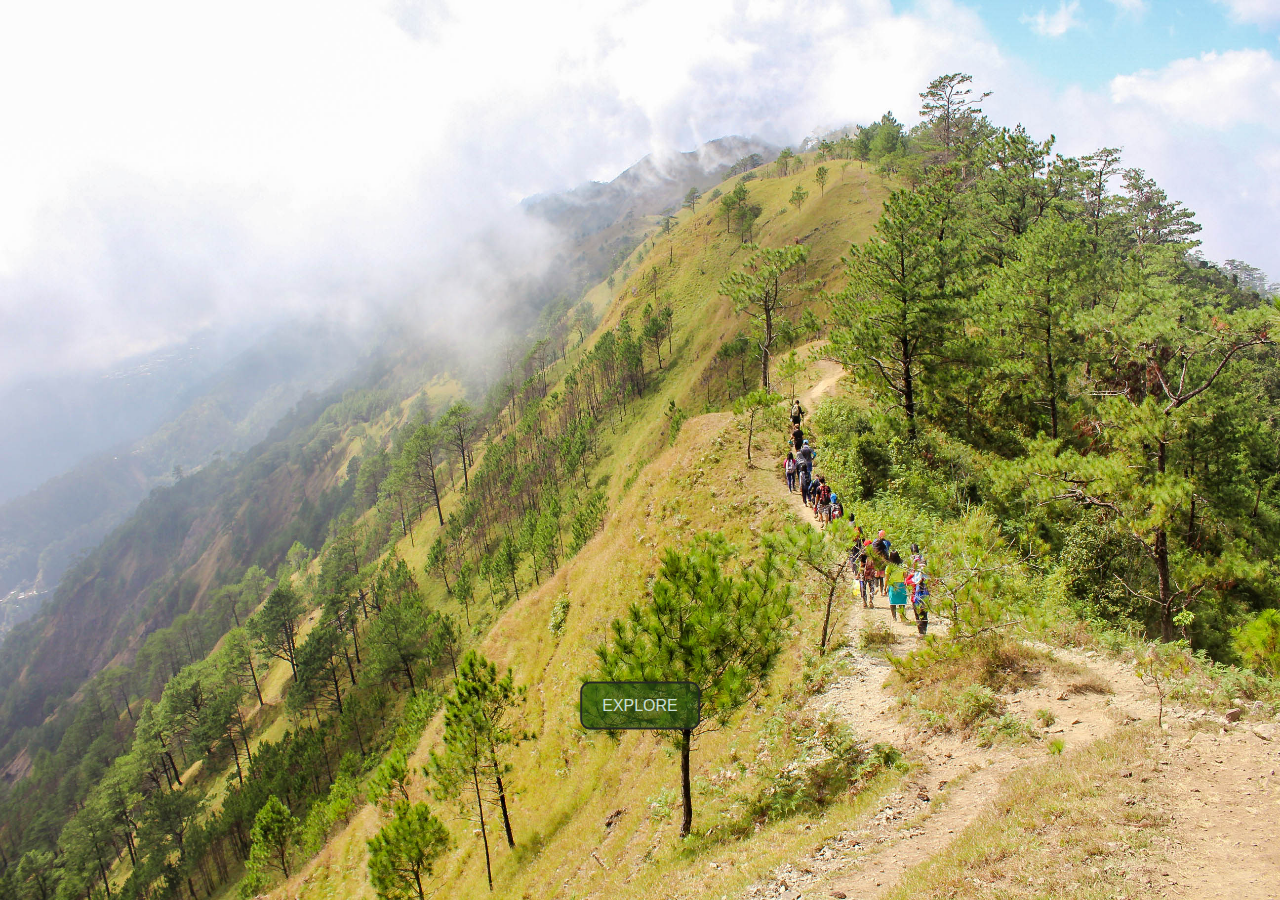
==== commit fab2f10a: "Update index.html" ====
--- a/index.html
+++ b/index.html
@@ -32,9 +32,7 @@
 					<img class="img-fluid" src="assets/images/travelgear.jpg">
 				</figure>
 			
-			<div class="landing-banner">
-				<h1 id ="landing-banner-content" class="display-4">The best view comes from the hardest climb</h1>
-			</div>
+			
 							
 		
 			<div class="content">	
@@ -50,4 +48,4 @@
 		<!-- </div> -->
 		<!-- </div> -->
 	</body>
-	</html>+	</html>
